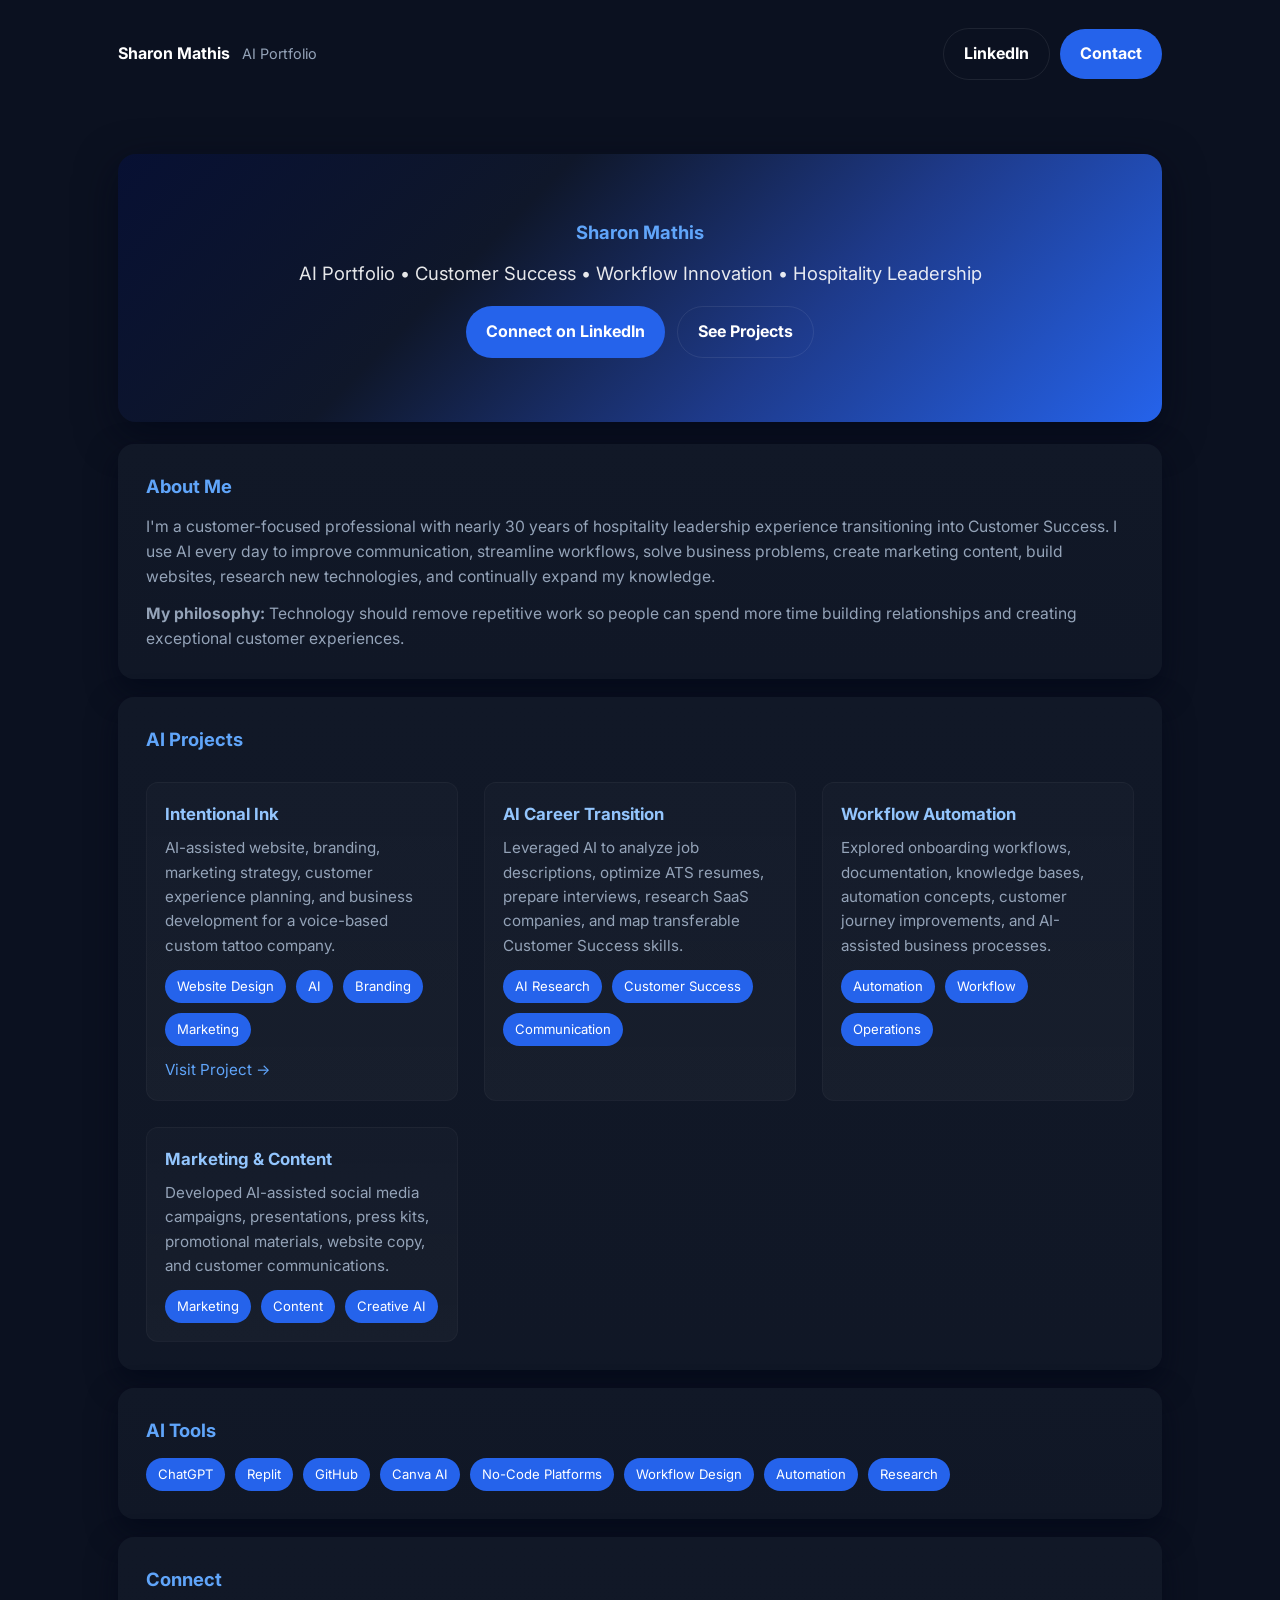
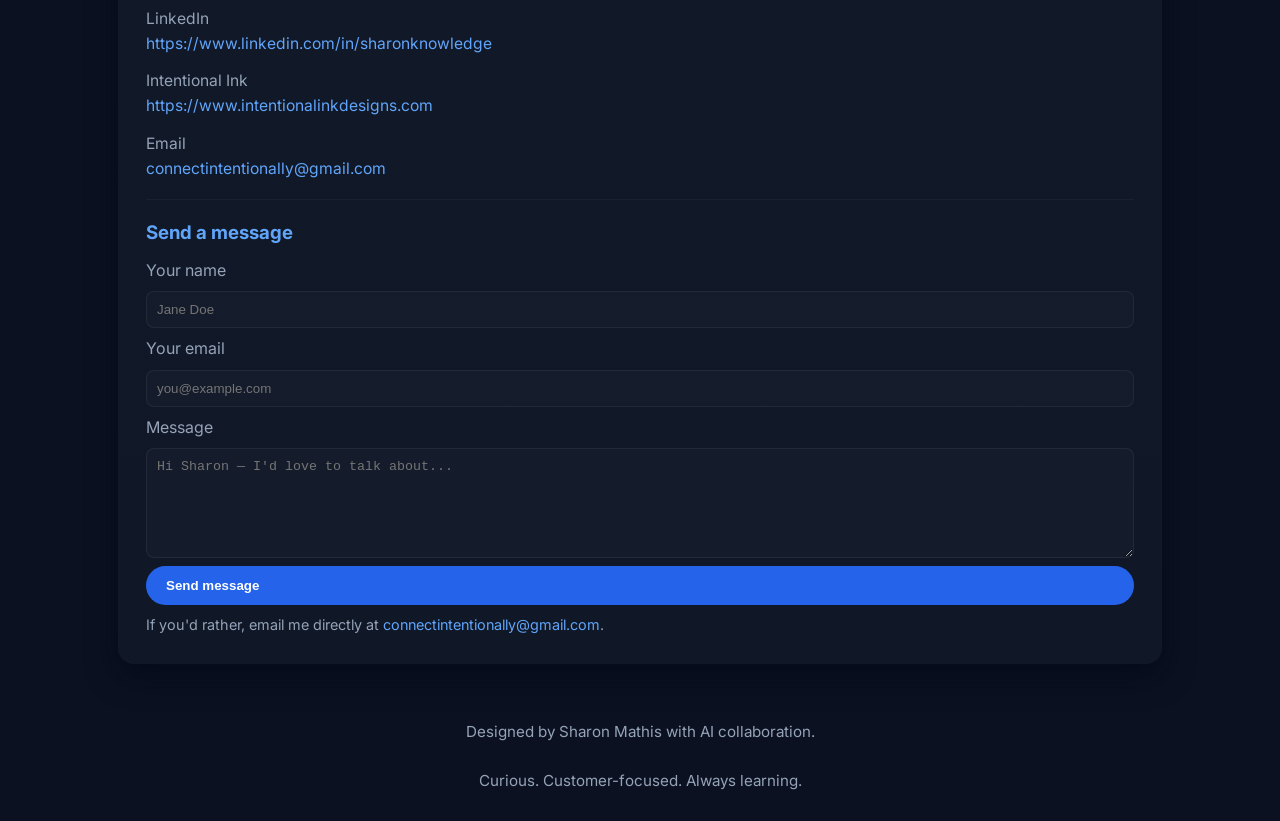
==== index.html @ 0bfe9343 "Enable Formspree contact form (xwvwqypy)" ====
<!doctype html>
<html lang="en">
<head>
  <meta charset="utf-8" />
  <meta name="viewport" content="width=device-width,initial-scale=1" />
  <meta name="description" content="Sharon Mathis — AI Portfolio. Customer Success, Workflow Innovation, Hospitality Leadership." />
  <title>Sharon Mathis | AI Portfolio</title>

  <!-- Social / SEO -->
  <link rel="icon" href="/favicon.svg" type="image/svg+xml">
  <meta property="og:type" content="website">
  <meta property="og:title" content="Sharon Mathis — AI Portfolio">
  <meta property="og:description" content="AI Portfolio • Customer Success • Workflow Innovation • Hospitality Leadership">
  <meta property="og:image" content="/social-preview.svg">
  <meta name="twitter:card" content="summary_large_image">
  <meta name="twitter:title" content="Sharon Mathis — AI Portfolio">
  <meta name="twitter:description" content="AI Portfolio • Customer Success • Workflow Innovation • Hospitality Leadership">
  <meta name="twitter:image" content="/social-preview.svg">

  <!-- Fonts -->
  <link rel="preconnect" href="https://fonts.gstatic.com" crossorigin>
  <link href="https://fonts.googleapis.com/css2?family=Inter:wght@300;400;600;700&display=swap" rel="stylesheet">

  <style>
    :root{
      --bg:#0b1120;
      --card:#0f1724;
      --muted:#94a3b8;
      --accent:#2563eb;
      --accent-2:#60a5fa;
      --card-2:#111827;
      --text:#ffffff;
      --glass: rgba(255,255,255,0.03);
      --radius:16px;
      --max-width:1100px;
    }

    /* Reset */
    *{box-sizing:border-box;margin:0;padding:0}
    html,body{height:100%}
    body{
      font-family:"Inter",system-ui,-apple-system,Segoe UI,Roboto,"Helvetica Neue",Arial;
      background:var(--bg);
      color:var(--text);
      line-height:1.6;
      -webkit-font-smoothing:antialiased;
      -moz-osx-font-smoothing:grayscale;
      padding-bottom:40px;
    }

    a{color:var(--accent-2);text-decoration:none}
    a:focus{outline:3px solid rgba(96,165,250,0.25);outline-offset:3px;border-radius:8px}

    /* Skip link */
    .skip-link{
      position:absolute;left:8px;top:8px;background:#fff;color:#000;padding:8px 12px;border-radius:6px;
      transform:translateY(-120%);transition:transform .18s ease-in-out;font-weight:600;z-index:1000
    }
    .skip-link:focus{transform:translateY(0%)}

    .wrap{max-width:var(--max-width);margin:0 auto;padding:28px}

    /* HERO */
    .hero{
      padding:64px 20px;
      text-align:center;
      border-radius:18px;
      background:linear-gradient(135deg,#071033 0%, #0f172a 35%, #1e3a8a 65%, var(--accent) 100%);
      box-shadow:0 12px 40px rgba(2,6,23,0.6);
      margin:18px 0;
    }
    .hero h1{
      font-size:clamp(1.9rem, 4vw, 3.2rem);
      margin-bottom:10px;
      letter-spacing:-0.02em;
    }
    .hero p{
      max-width:850px;margin:0 auto;font-size:clamp(.95rem, 2vw, 1.15rem);opacity:.95;color:rgba(255,255,255,0.95)
    }

    .hero .actions{margin-top:18px;display:flex;gap:12px;justify-content:center;flex-wrap:wrap}
    .btn{
      display:inline-flex;align-items:center;gap:.6rem;padding:12px 20px;border-radius:999px;
      background:var(--accent);color:white;font-weight:700;border:0;cursor:pointer;
      transition:transform .12s ease, background .12s ease;
      text-decoration:none;
    }
    .btn.secondary{background:transparent;border:1px solid rgba(255,255,255,0.08);color:var(--text)}
    .btn:focus{box-shadow:0 6px 18px rgba(37,99,235,0.18)}
    .btn:hover{transform:translateY(-3px);background:#3b82f6}

    /* Cards */
    .grid{
      display:grid;
      gap:26px;
      grid-template-columns:repeat(auto-fit,minmax(280px,1fr));
      margin-top:28px;
    }
    .card{
      background:linear-gradient(180deg,var(--card-2), rgba(17,24,39,0.85));
      padding:28px;border-radius:var(--radius);box-shadow:0 12px 30px rgba(2,6,23,0.6);
    }
    h2{color:var(--accent-2);margin-bottom:12px;font-size:1.15rem}
    p{color:var(--muted);font-size:0.98rem}

    .project{
      background:linear-gradient(180deg, rgba(255,255,255,0.02), var(--glass));
      padding:18px;border-radius:12px;transition:transform .16s ease, box-shadow .16s ease;
      border:1px solid rgba(255,255,255,0.03)
    }
    .project:hover{transform:translateY(-6px);box-shadow:0 12px 30px rgba(2,6,23,0.6)}
    .project h3{margin-bottom:8px;color:#93c5fd;font-size:1.05rem}
    .project p{color:var(--muted);font-size:.95rem}

    .tags{display:flex;flex-wrap:wrap;gap:10px;margin-top:12px}
    .tag{background:var(--accent);padding:6px 12px;border-radius:999px;font-size:.82rem;color:white}

    footer{
      text-align:center;padding:30px 10px;margin-top:26px;color:var(--muted);font-size:.95rem
    }

    /* Utilities */
    .muted{color:var(--muted)}
    .link-small{font-size:.95rem;color:var(--accent-2)}

    /* Reduced motion */
    @media (prefers-reduced-motion: reduce){
      .project,.btn{transition:none}
    }

    /* Responsive adjustments */
    @media (max-width:520px){
      .hero{padding:42px 16px}
      .wrap{padding:12px}
    }

    /* Contact form */
    .form-row{display:flex;flex-direction:column;gap:8px}
    .form-input, .form-textarea{padding:10px;border-radius:8px;border:1px solid rgba(255,255,255,0.06);background:rgba(255,255,255,0.02);color:var(--text)}
    .form-textarea{min-height:110px;resize:vertical}
    .form-note{font-size:0.9rem;color:var(--muted);margin-top:8px}
  </style>
</head>
<body>
  <a class="skip-link" href="#main">Skip to content</a>

  <header class="wrap" role="banner" aria-label="Primary">
    <nav style="display:flex;align-items:center;justify-content:space-between;gap:12px;flex-wrap:wrap" aria-label="Main navigation">
      <div style="display:flex;align-items:center;gap:12px">
        <h1 style="font-size:1rem;margin:0">Sharon Mathis</h1>
        <span class="muted" style="font-size:.9rem">AI Portfolio</span>
      </div>
      <div style="display:flex;gap:10px;align-items:center">
        <a class="btn secondary" href="https://www.linkedin.com/in/sharonknowledge" target="_blank" rel="noopener noreferrer" aria-label="Open Sharon Mathis on LinkedIn">LinkedIn</a>
        <a class="btn" href="#connect" aria-label="Jump to connect section">Contact</a>
      </div>
    </nav>
  </header>

  <main id="main" class="wrap" role="main">
    <section class="hero" aria-labelledby="hero-title">
      <h2 id="hero-title" style="display:block">Sharon Mathis</h2>
      <p>AI Portfolio • Customer Success • Workflow Innovation • Hospitality Leadership</p>

      <div class="actions" role="group" aria-label="Primary actions">
        <a class="btn" href="https://www.linkedin.com/in/sharonknowledge" target="_blank" rel="noopener noreferrer">Connect on LinkedIn</a>
        <a class="btn secondary" href="#projects">See Projects</a>
      </div>
    </section>

    <section style="margin-top:22px" aria-labelledby="about-title">
      <div class="card" role="region" aria-labelledby="about-title">
        <h2 id="about-title">About Me</h2>
        <p>
          I'm a customer-focused professional with nearly 30 years of hospitality leadership experience transitioning into Customer Success.
          I use AI every day to improve communication, streamline workflows, solve business problems, create marketing content, build websites, research new technologies, and continually expand my knowledge.
        </p>
        <p style="margin-top:12px"><strong>My philosophy:</strong> Technology should remove repetitive work so people can spend more time building relationships and creating exceptional customer experiences.</p>
      </div>
    </section>

    <section id="projects" aria-labelledby="projects-title" style="margin-top:18px">
      <div class="card" role="region" aria-labelledby="projects-title">
        <h2 id="projects-title">AI Projects</h2>

        <div class="grid" role="list">
          <article class="project" role="listitem" aria-labelledby="p1-title">
            <h3 id="p1-title">Intentional Ink</h3>
            <p>AI-assisted website, branding, marketing strategy, customer experience planning, and business development for a voice-based custom tattoo company.</p>
            <div class="tags" aria-hidden="true">
              <span class="tag">Website Design</span>
              <span class="tag">AI</span>
              <span class="tag">Branding</span>
              <span class="tag">Marketing</span>
            </div>
            <p style="margin-top:12px"><a class="link-small" href="https://www.intentionalinkdesigns.com" target="_blank" rel="noopener noreferrer">Visit Project →</a></p>
          </article>

          <article class="project" role="listitem" aria-labelledby="p2-title">
            <h3 id="p2-title">AI Career Transition</h3>
            <p>Leveraged AI to analyze job descriptions, optimize ATS resumes, prepare interviews, research SaaS companies, and map transferable Customer Success skills.</p>
            <div class="tags" aria-hidden="true">
              <span class="tag">AI Research</span>
              <span class="tag">Customer Success</span>
              <span class="tag">Communication</span>
            </div>
          </article>

          <article class="project" role="listitem" aria-labelledby="p3-title">
            <h3 id="p3-title">Workflow Automation</h3>
            <p>Explored onboarding workflows, documentation, knowledge bases, automation concepts, customer journey improvements, and AI-assisted business processes.</p>
            <div class="tags" aria-hidden="true">
              <span class="tag">Automation</span>
              <span class="tag">Workflow</span>
              <span class="tag">Operations</span>
            </div>
          </article>

          <article class="project" role="listitem" aria-labelledby="p4-title">
            <h3 id="p4-title">Marketing & Content</h3>
            <p>Developed AI-assisted social media campaigns, presentations, press kits, promotional materials, website copy, and customer communications.</p>
            <div class="tags" aria-hidden="true">
              <span class="tag">Marketing</span>
              <span class="tag">Content</span>
              <span class="tag">Creative AI</span>
            </div>
          </article>
        </div>
      </div>
    </section>

    <section style="margin-top:18px" aria-labelledby="tools-title">
      <div class="card" role="region" aria-labelledby="tools-title">
        <h2 id="tools-title">AI Tools</h2>
        <div class="tags" style="margin-top:8px" aria-hidden="true">
          <span class="tag">ChatGPT</span>
          <span class="tag">Replit</span>
          <span class="tag">GitHub</span>
          <span class="tag">Canva AI</span>
          <span class="tag">No-Code Platforms</span>
          <span class="tag">Workflow Design</span>
          <span class="tag">Automation</span>
          <span class="tag">Research</span>
        </div>
      </div>
    </section>

    <section id="connect" style="margin-top:18px" aria-labelledby="connect-title">
      <div class="card" role="region" aria-labelledby="connect-title">
        <h2 id="connect-title">Connect</h2>

        <p class="muted">
          LinkedIn<br>
          <a href="https://www.linkedin.com/in/sharonknowledge" target="_blank" rel="noopener noreferrer">https://www.linkedin.com/in/sharonknowledge</a>
        </p>

        <p class="muted" style="margin-top:12px">
          Intentional Ink<br>
          <a href="https://www.intentionalinkdesigns.com" target="_blank" rel="noopener noreferrer">https://www.intentionalinkdesigns.com</a>
        </p>

        <p class="muted" style="margin-top:12px">
          Email<br>
          <a href="mailto:connectintentionally@gmail.com">connectintentionally@gmail.com</a>
        </p>

        <hr style="margin:18px 0;border:0;border-top:1px solid rgba(255,255,255,0.04)">

        <h3 style="color:var(--accent-2);margin-bottom:10px">Send a message</h3>

        <!--
          Contact form: By default this posts to Formspree. To enable, replace `YOUR_FORMSPREE_ENDPOINT`
          with the action URL Formspree gives you after creating a form (https://formspree.io/).
          If you don't want to use Formspree, you can remove the form and rely on the mailto link above.
        -->
        <form class="form-row" action="https://formspree.io/f/xwvwqypy" method="POST" aria-label="Contact form">
          <label class="muted" for="name">Your name</label>
          <input class="form-input" id="name" name="name" type="text" placeholder="Jane Doe" required>

          <label class="muted" for="email">Your email</label>
          <input class="form-input" id="email" name="email" type="email" placeholder="you@example.com" required>

          <label class="muted" for="message">Message</label>
          <textarea class="form-textarea" id="message" name="message" placeholder="Hi Sharon — I'd love to talk about..." required></textarea>

          <button class="btn" type="submit">Send message</button>
        </form>

        <p class="form-note">If you'd rather, email me directly at <a href="mailto:connectintentionally@gmail.com">connectintentionally@gmail.com</a>.</p>
      </div>
    </section>
  </main>

  <footer role="contentinfo" class="wrap">
    <div style="max-width:var(--max-width);margin:0 auto">
      Designed by Sharon Mathis with AI collaboration.<br><br>
      Curious. Customer-focused. Always learning.
    </div>
  </footer>
</body>
</html>
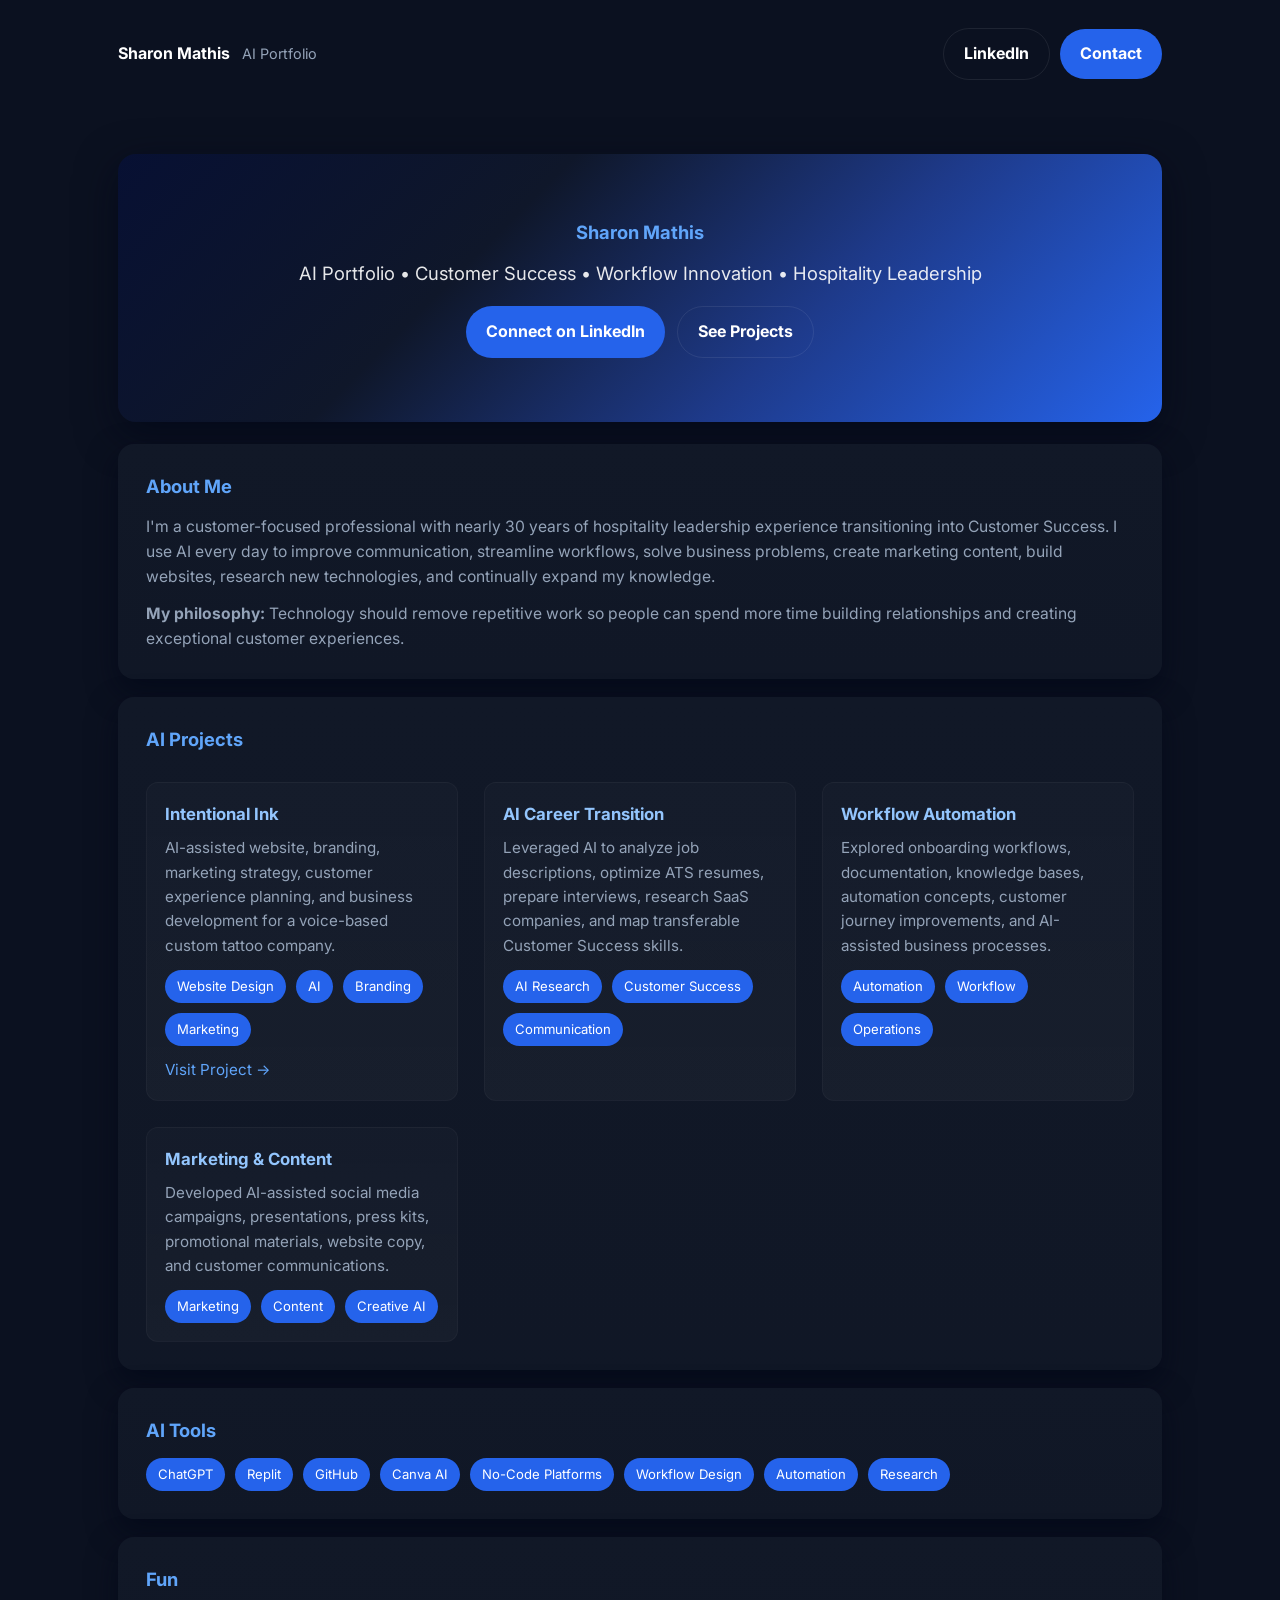
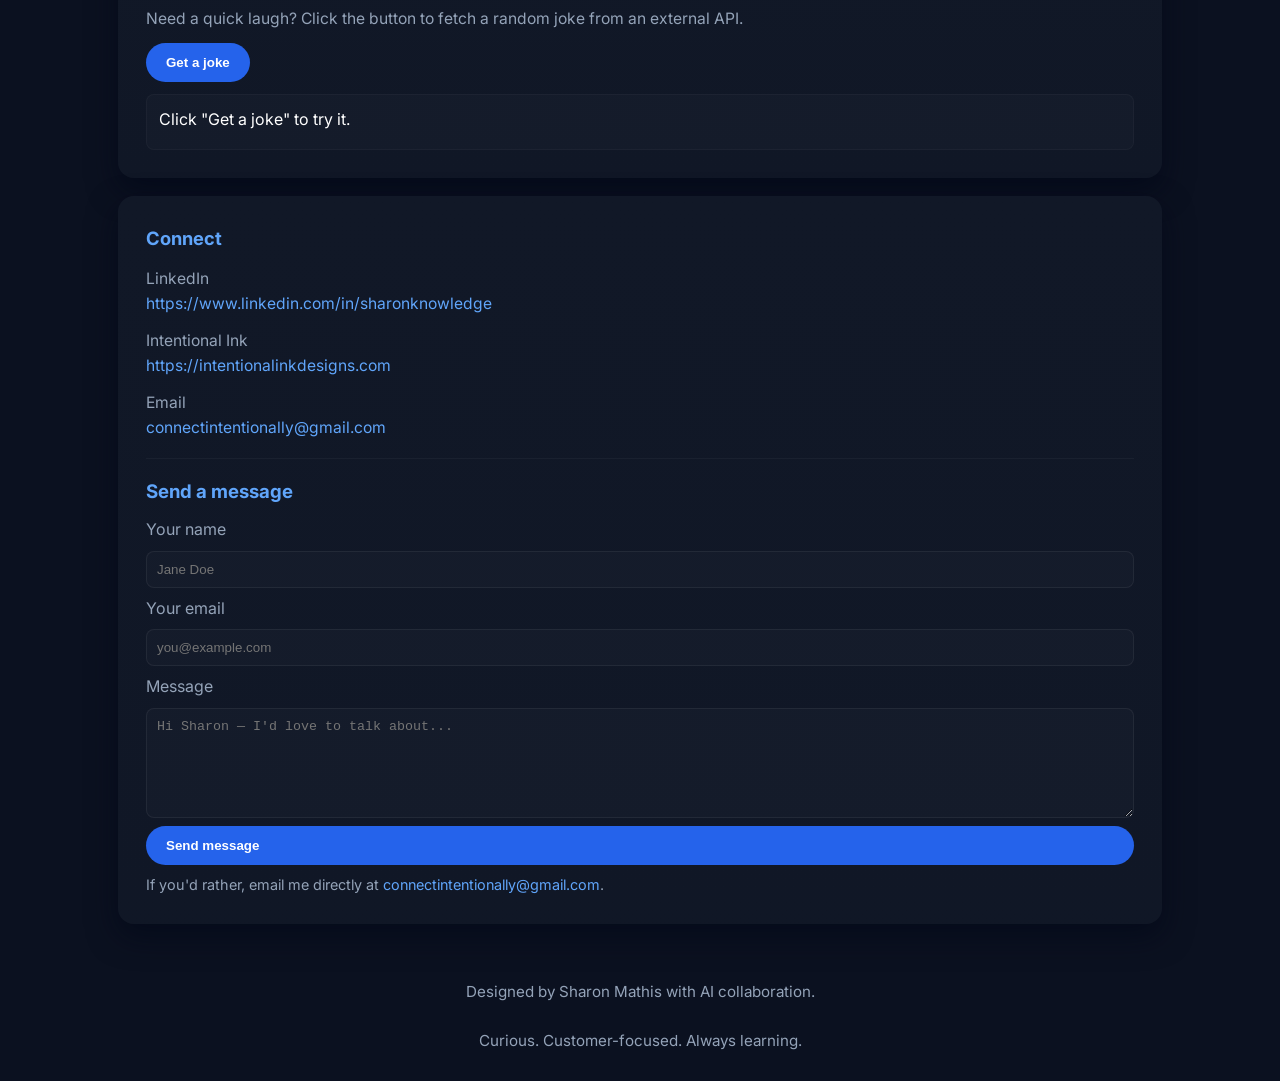
==== commit e4ab8a17: "Standardize Intentional Ink links to intentionalinkdesigns.com" ====
--- a/index.html
+++ b/index.html
@@ -139,6 +139,9 @@
     .form-input, .form-textarea{padding:10px;border-radius:8px;border:1px solid rgba(255,255,255,0.06);background:rgba(255,255,255,0.02);color:var(--text)}
     .form-textarea{min-height:110px;resize:vertical}
     .form-note{font-size:0.9rem;color:var(--muted);margin-top:8px}
+
+    /* Joke generator */
+    .joke{font-size:1rem;padding:12px;border-radius:8px;background:rgba(255,255,255,0.02);border:1px solid rgba(255,255,255,0.03);min-height:56px}
   </style>
 </head>
 <body>
@@ -193,7 +196,7 @@
               <span class="tag">Branding</span>
               <span class="tag">Marketing</span>
             </div>
-            <p style="margin-top:12px"><a class="link-small" href="https://www.intentionalinkdesigns.com" target="_blank" rel="noopener noreferrer">Visit Project →</a></p>
+            <p style="margin-top:12px"><a class="link-small" href="https://intentionalinkdesigns.com" target="_blank" rel="noopener noreferrer">Visit Project →</a></p>
           </article>
 
           <article class="project" role="listitem" aria-labelledby="p2-title">
@@ -245,6 +248,21 @@
       </div>
     </section>
 
+    <!-- Fun / Joke generator -->
+    <section id="fun" aria-labelledby="fun-title" style="margin-top:18px">
+      <div class="card" role="region" aria-labelledby="fun-title">
+        <h2 id="fun-title">Fun</h2>
+        <p class="muted">Need a quick laugh? Click the button to fetch a random joke from an external API.</p>
+
+        <div style="display:flex;gap:12px;align-items:center;margin-top:12px;flex-wrap:wrap">
+          <button id="joke-btn" class="btn" type="button">Get a joke</button>
+          <button id="joke-copy" class="btn secondary" type="button" style="display:none">Copy</button>
+        </div>
+
+        <div id="joke" class="joke" role="status" aria-live="polite" style="margin-top:12px">Click "Get a joke" to try it.</div>
+      </div>
+    </section>
+
     <section id="connect" style="margin-top:18px" aria-labelledby="connect-title">
       <div class="card" role="region" aria-labelledby="connect-title">
         <h2 id="connect-title">Connect</h2>
@@ -256,7 +274,7 @@
 
         <p class="muted" style="margin-top:12px">
           Intentional Ink<br>
-          <a href="https://www.intentionalinkdesigns.com" target="_blank" rel="noopener noreferrer">https://www.intentionalinkdesigns.com</a>
+          <a href="https://intentionalinkdesigns.com" target="_blank" rel="noopener noreferrer">https://intentionalinkdesigns.com</a>
         </p>
 
         <p class="muted" style="margin-top:12px">
@@ -297,5 +315,63 @@
       Curious. Customer-focused. Always learning.
     </div>
   </footer>
+
+  <script>
+    // Random joke generator using Official Joke API with fallback to icanhazdadjoke
+    (function(){
+      const btn = document.getElementById('joke-btn');
+      const copyBtn = document.getElementById('joke-copy');
+      const out = document.getElementById('joke');
+
+      async function fetchJoke(){
+        out.textContent = 'Loading…';
+        copyBtn.style.display = 'none';
+        try{
+          // Primary API
+          const res = await fetch('https://official-joke-api.appspot.com/random_joke');
+          if(!res.ok) throw new Error('Primary API failed');
+          const data = await res.json();
+          const joke = data.setup && data.punchline ? data.setup + ' ' + data.punchline : JSON.stringify(data);
+          out.textContent = joke;
+          copyBtn.style.display = 'inline-block';
+          return;
+        }catch(e){
+          // Fallback: icanhazdadjoke (requires Accept header)
+          try{
+            const res2 = await fetch('https://icanhazdadjoke.com/', {headers:{'Accept':'application/json'}});
+            if(!res2.ok) throw new Error('Fallback API failed');
+            const d2 = await res2.json();
+            out.textContent = d2.joke || 'No joke found.';
+            copyBtn.style.display = 'inline-block';
+            return;
+          }catch(e2){
+            out.textContent = 'Sorry — could not fetch a joke right now. Please try again later.';
+            console.error('Joke fetch errors:', e, e2);
+          }
+        }
+      }
+
+      btn.addEventListener('click', fetchJoke);
+
+      copyBtn.addEventListener('click', async ()=>{
+        const text = out.textContent || '';
+        if(!text) return;
+        try{
+          await navigator.clipboard.writeText(text);
+          copyBtn.textContent = 'Copied!';
+          setTimeout(()=>copyBtn.textContent = 'Copy',2000);
+        }catch(e){
+          // Fallback: select and prompt
+          const ta = document.createElement('textarea');
+          ta.value = text; document.body.appendChild(ta); ta.select();
+          try{ document.execCommand('copy'); copyBtn.textContent = 'Copied!'; setTimeout(()=>copyBtn.textContent = 'Copy',2000); }catch(err){ alert('Copy failed — select and copy manually.'); }
+          document.body.removeChild(ta);
+        }
+      });
+
+      // Optionally fetch one on load
+      // fetchJoke();
+    })();
+  </script>
 </body>
 </html>
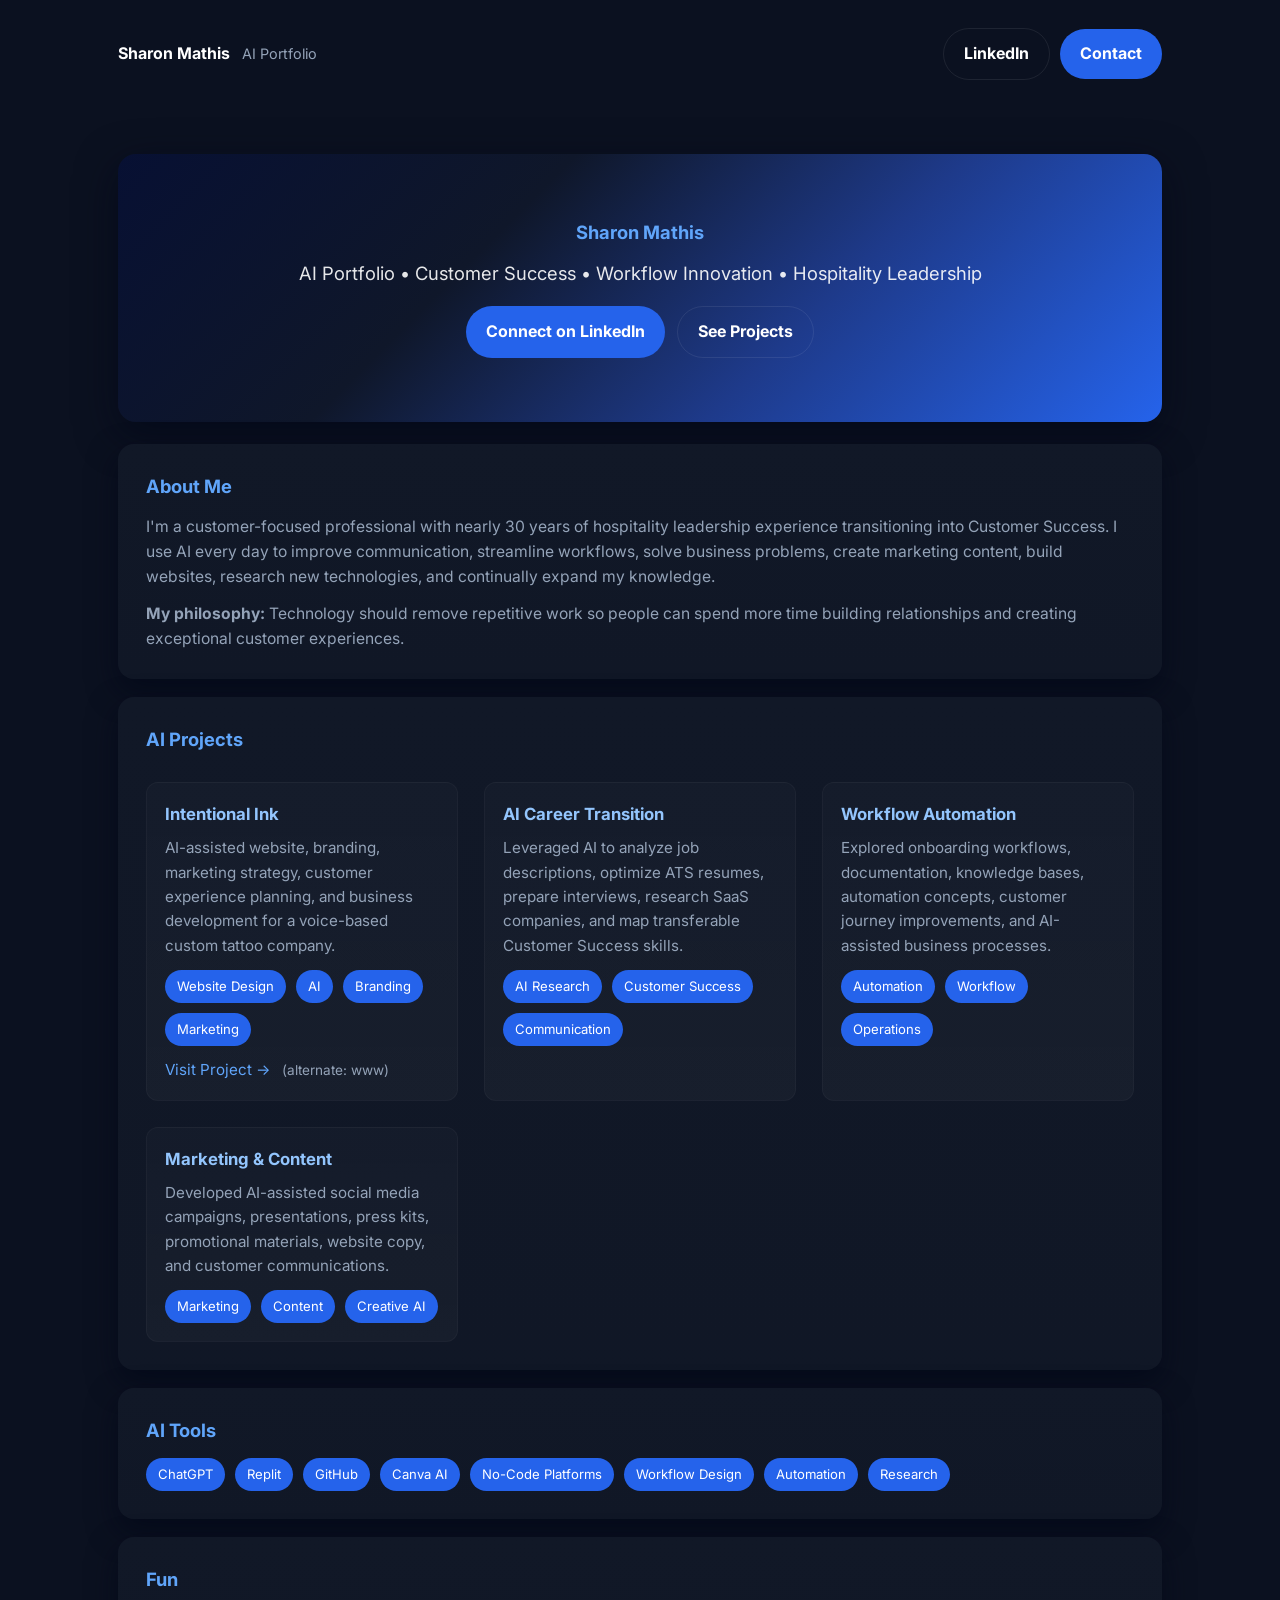
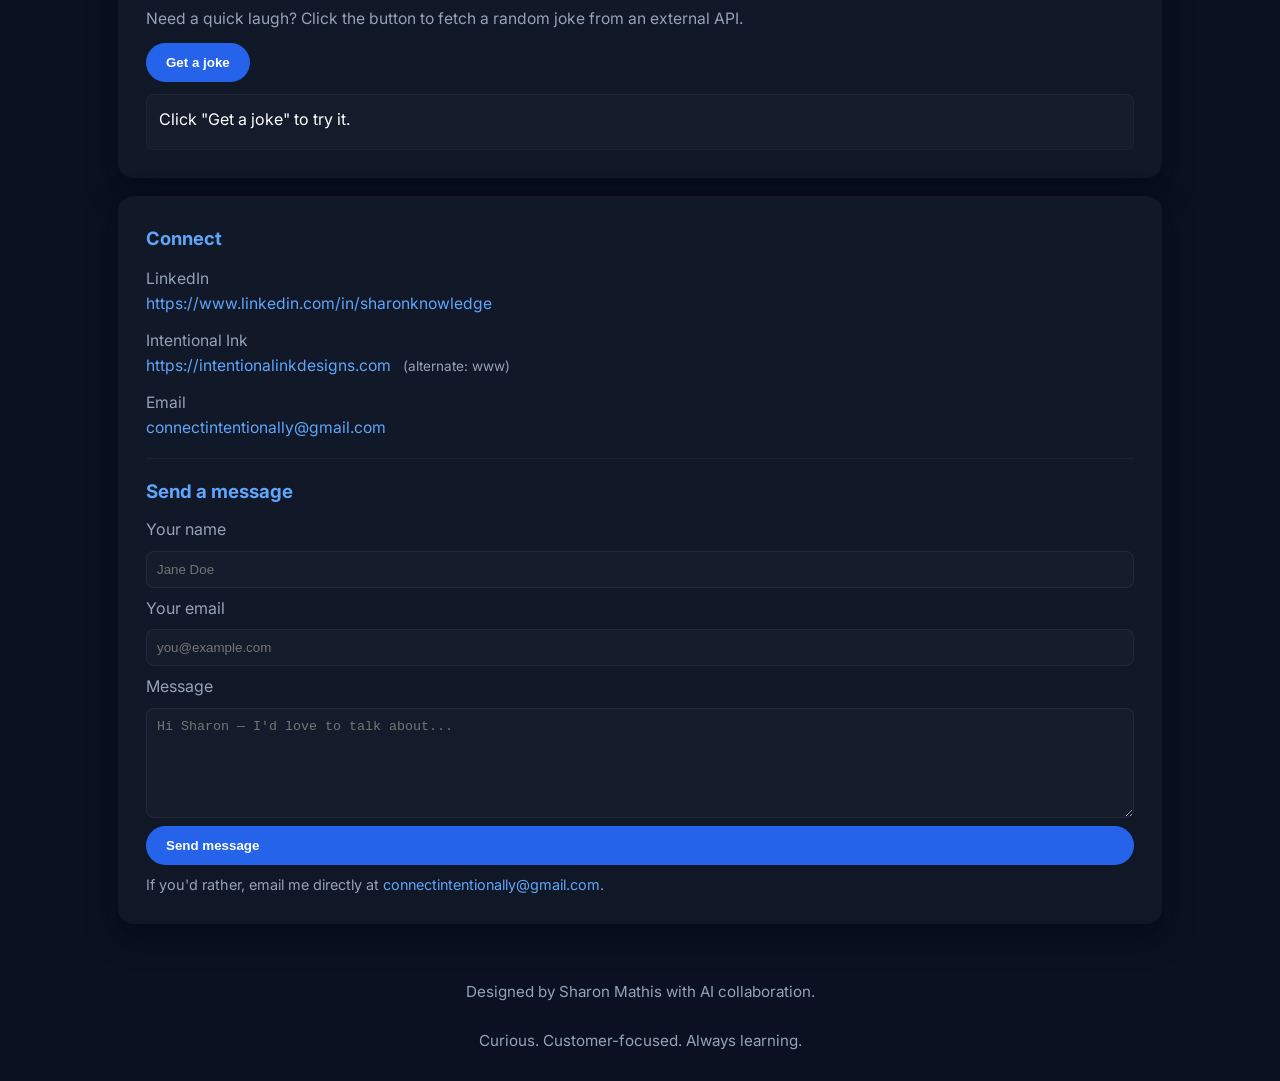
==== commit 34f0c75d: "Add thank-you page, _next redirect, Intentional Ink alt link and ping logic, update README" ====
--- a/index.html
+++ b/index.html
@@ -142,6 +142,9 @@
 
     /* Joke generator */
     .joke{font-size:1rem;padding:12px;border-radius:8px;background:rgba(255,255,255,0.02);border:1px solid rgba(255,255,255,0.03);min-height:56px}
+
+    /* small link */
+    .alt-link{font-size:0.85rem;color:var(--muted);margin-left:8px}
   </style>
 </head>
 <body>
@@ -196,7 +199,10 @@
               <span class="tag">Branding</span>
               <span class="tag">Marketing</span>
             </div>
-            <p style="margin-top:12px"><a class="link-small" href="https://intentionalinkdesigns.com" target="_blank" rel="noopener noreferrer">Visit Project →</a></p>
+            <p style="margin-top:12px">
+              <a class="link-small" id="intentional-primary" href="https://intentionalinkdesigns.com" target="_blank" rel="noopener noreferrer">Visit Project →</a>
+              <a class="alt-link" id="intentional-alt" href="https://www.intentionalinkdesigns.com" target="_blank" rel="noopener noreferrer">(alternate: www)</a>
+            </p>
           </article>
 
           <article class="project" role="listitem" aria-labelledby="p2-title">
@@ -274,7 +280,8 @@
 
         <p class="muted" style="margin-top:12px">
           Intentional Ink<br>
-          <a href="https://intentionalinkdesigns.com" target="_blank" rel="noopener noreferrer">https://intentionalinkdesigns.com</a>
+          <a id="intentional-connect" href="https://intentionalinkdesigns.com" target="_blank" rel="noopener noreferrer">https://intentionalinkdesigns.com</a>
+          <a class="alt-link" id="intentional-connect-alt" href="https://www.intentionalinkdesigns.com" target="_blank" rel="noopener noreferrer">(alternate: www)</a>
         </p>
 
         <p class="muted" style="margin-top:12px">
@@ -292,6 +299,7 @@
           If you don't want to use Formspree, you can remove the form and rely on the mailto link above.
         -->
         <form class="form-row" action="https://formspree.io/f/xwvwqypy" method="POST" aria-label="Contact form">
+          <input type="hidden" name="_next" value="https://sharonmyknowledge.github.io/ai-portfolio/thank-you.html">
           <label class="muted" for="name">Your name</label>
           <input class="form-input" id="name" name="name" type="text" placeholder="Jane Doe" required>
 
@@ -369,8 +377,38 @@
         }
       });
 
-      // Optionally fetch one on load
-      // fetchJoke();
+      // Intentional Ink link fallback helper: try primary then alt using Image ping
+      (function(){
+        const primary = 'https://intentionalinkdesigns.com';
+        const alt = 'https://www.intentionalinkdesigns.com';
+        const anchors = [document.getElementById('intentional-primary'), document.getElementById('intentional-connect')];
+        const altAnchors = [document.getElementById('intentional-alt'), document.getElementById('intentional-connect-alt')];
+
+        function setHref(href){
+          anchors.forEach(a=>{ if(a) a.href = href });
+          altAnchors.forEach(a=>{ if(a) a.style.display = (href===primary)?'inline-block':'none' });
+        }
+
+        // Ping using Image to avoid CORS; some servers block but many will load favicon or root.
+        function ping(url){
+          return new Promise((resolve)=>{
+            const img = new Image();
+            img.onload = ()=>resolve(true);
+            img.onerror = ()=>resolve(false);
+            // Add a cache-buster
+            img.src = url.replace(/\/$/, '') + '/favicon.ico?cb=' + Date.now();
+            // Timeout fallback
+            setTimeout(()=>resolve(false),2500);
+          });
+        }
+
+        // Try primary first
+        ping(primary).then(ok=>{
+          if(ok){ setHref(primary); return; }
+          ping(alt).then(ok2=>{ setHref(ok2?alt:primary); });
+        });
+      })();
+
     })();
   </script>
 </body>
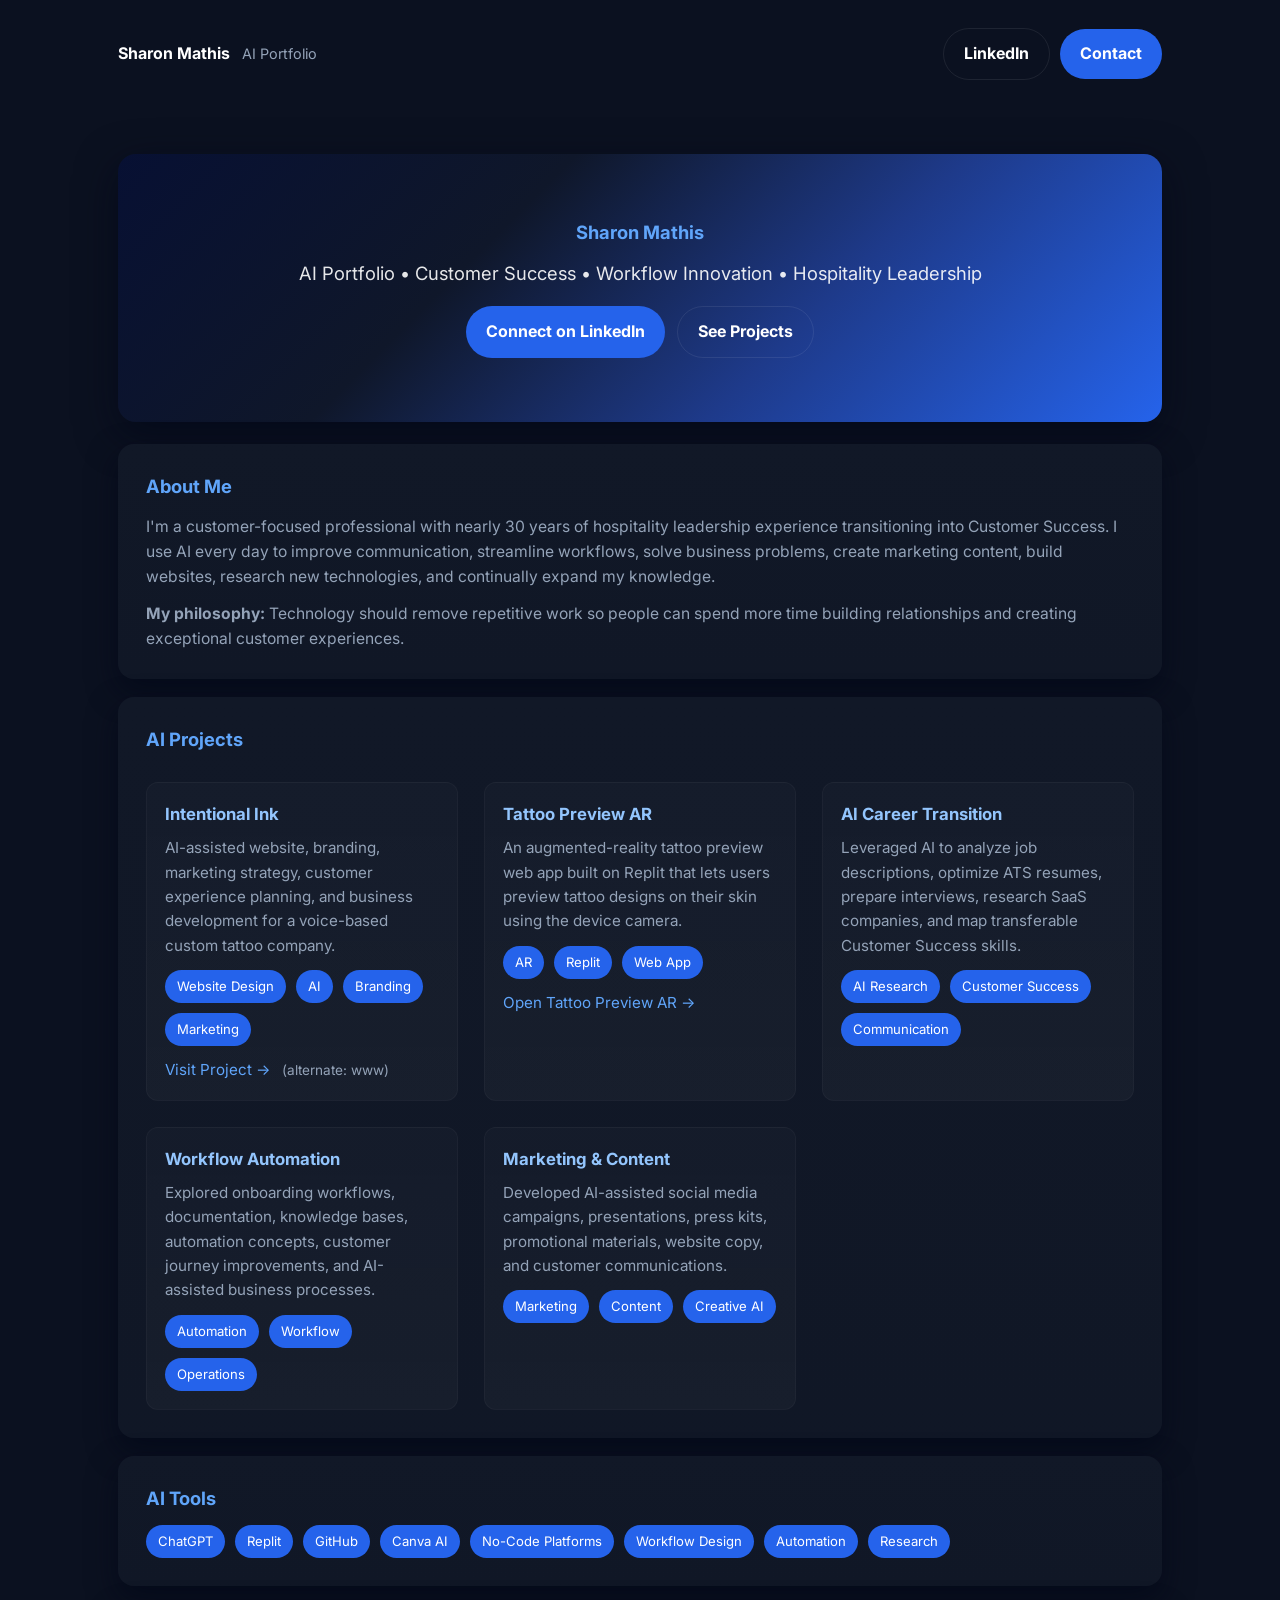
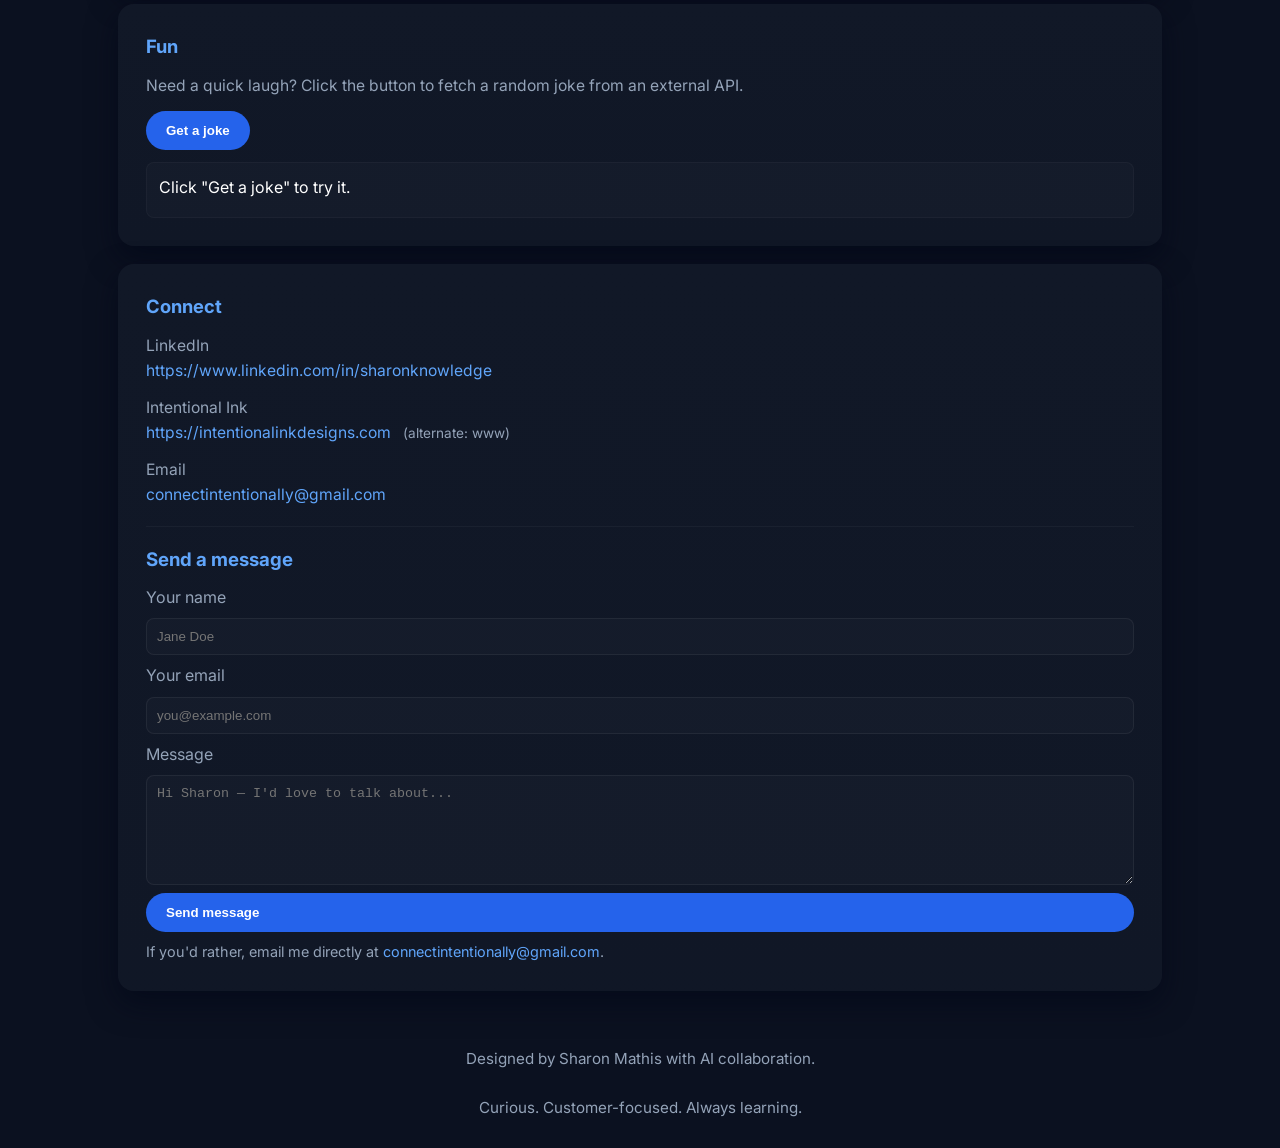
==== commit 2429f0f3: "Add Tattoo Preview AR project (Replit) to projects list" ====
--- a/index.html
+++ b/index.html
@@ -206,7 +206,18 @@
           </article>
 
           <article class="project" role="listitem" aria-labelledby="p2-title">
-            <h3 id="p2-title">AI Career Transition</h3>
+            <h3 id="p2-title">Tattoo Preview AR</h3>
+            <p>An augmented-reality tattoo preview web app built on Replit that lets users preview tattoo designs on their skin using the device camera.</p>
+            <div class="tags" aria-hidden="true">
+              <span class="tag">AR</span>
+              <span class="tag">Replit</span>
+              <span class="tag">Web App</span>
+            </div>
+            <p style="margin-top:12px"><a class="link-small" href="https://tattoo-preview-ar.replit.app" target="_blank" rel="noopener noreferrer">Open Tattoo Preview AR →</a></p>
+          </article>
+
+          <article class="project" role="listitem" aria-labelledby="p3-title">
+            <h3 id="p3-title">AI Career Transition</h3>
             <p>Leveraged AI to analyze job descriptions, optimize ATS resumes, prepare interviews, research SaaS companies, and map transferable Customer Success skills.</p>
             <div class="tags" aria-hidden="true">
               <span class="tag">AI Research</span>
@@ -215,8 +226,8 @@
             </div>
           </article>
 
-          <article class="project" role="listitem" aria-labelledby="p3-title">
-            <h3 id="p3-title">Workflow Automation</h3>
+          <article class="project" role="listitem" aria-labelledby="p4-title">
+            <h3 id="p4-title">Workflow Automation</h3>
             <p>Explored onboarding workflows, documentation, knowledge bases, automation concepts, customer journey improvements, and AI-assisted business processes.</p>
             <div class="tags" aria-hidden="true">
               <span class="tag">Automation</span>
@@ -225,8 +236,8 @@
             </div>
           </article>
 
-          <article class="project" role="listitem" aria-labelledby="p4-title">
-            <h3 id="p4-title">Marketing & Content</h3>
+          <article class="project" role="listitem" aria-labelledby="p5-title">
+            <h3 id="p5-title">Marketing & Content</h3>
             <p>Developed AI-assisted social media campaigns, presentations, press kits, promotional materials, website copy, and customer communications.</p>
             <div class="tags" aria-hidden="true">
               <span class="tag">Marketing</span>
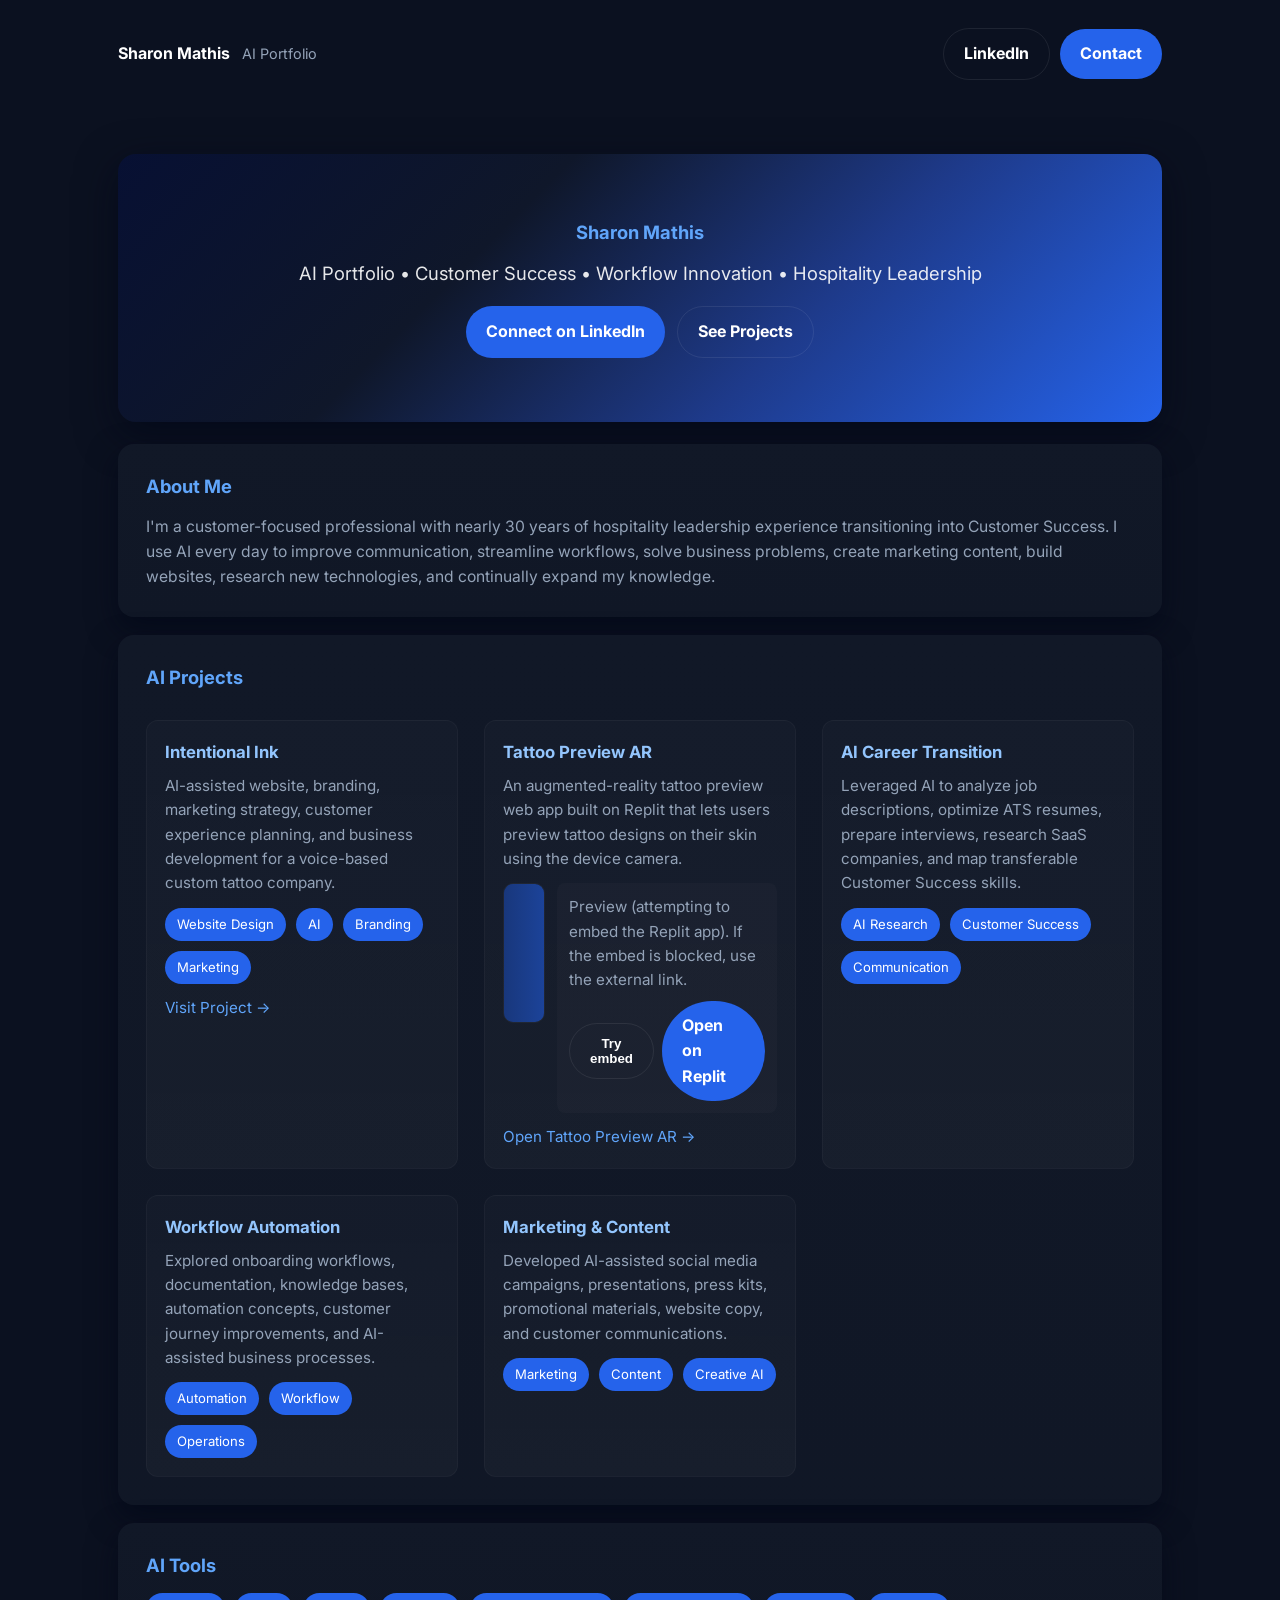
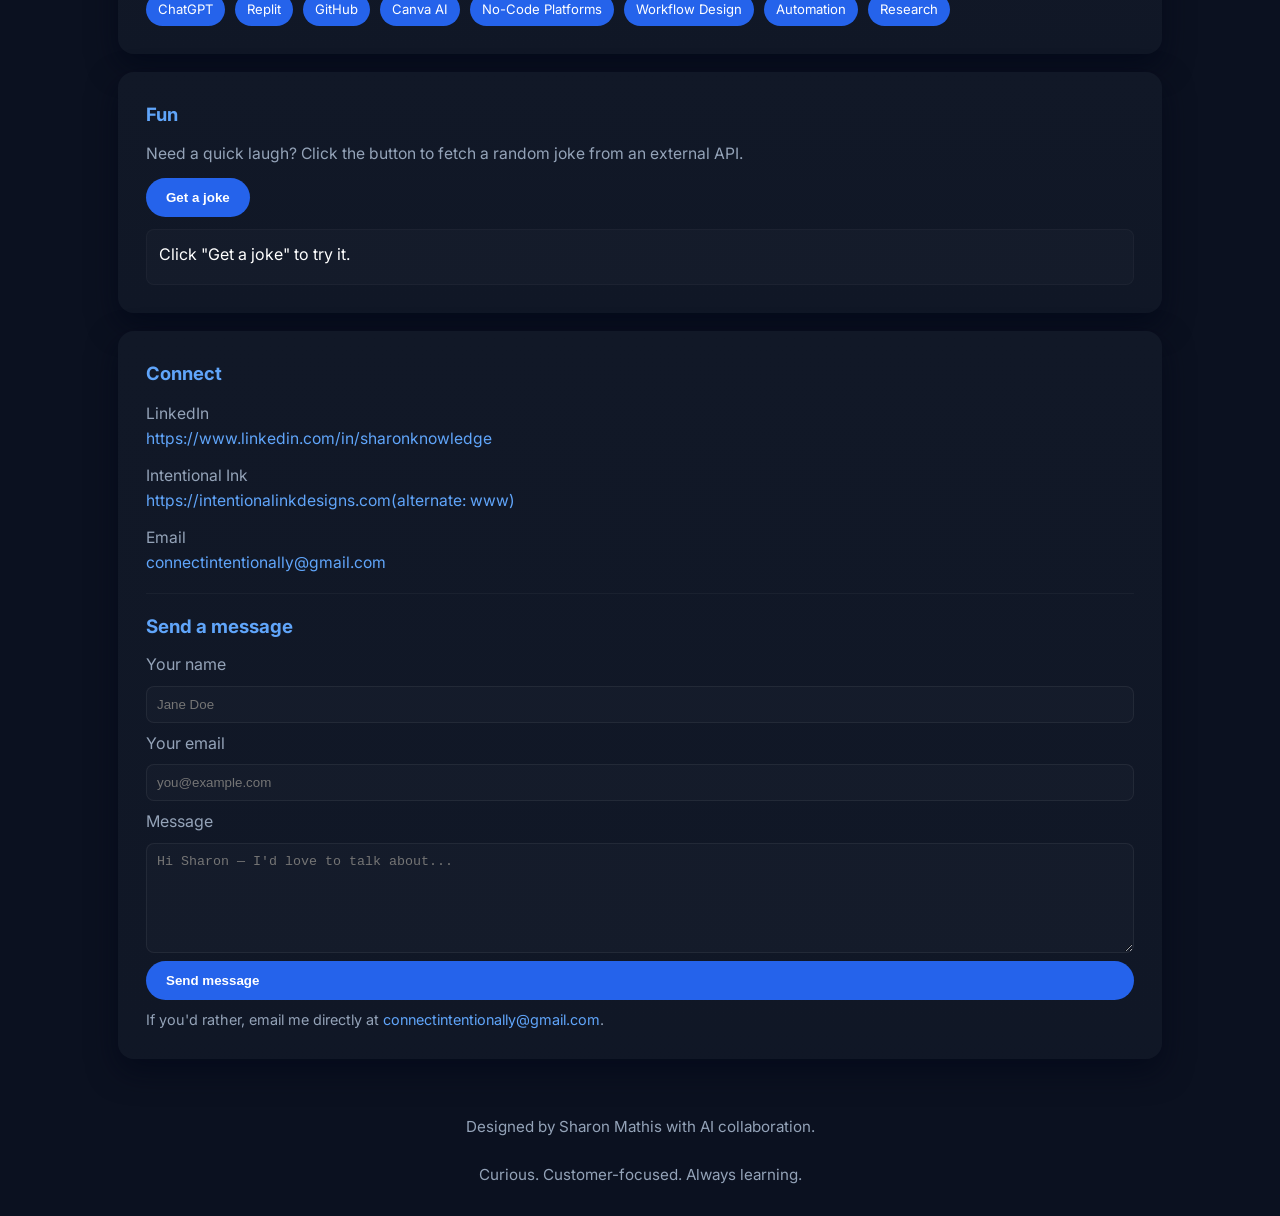
==== commit a9950dce: "Add Tattoo Preview AR thumbnail, embed UI, and README assets; update index.html to embed/fallback an" ====
--- a/index.html
+++ b/index.html
@@ -52,62 +52,29 @@
     a:focus{outline:3px solid rgba(96,165,250,0.25);outline-offset:3px;border-radius:8px}
 
     /* Skip link */
-    .skip-link{
-      position:absolute;left:8px;top:8px;background:#fff;color:#000;padding:8px 12px;border-radius:6px;
-      transform:translateY(-120%);transition:transform .18s ease-in-out;font-weight:600;z-index:1000
-    }
+    .skip-link{position:absolute;left:8px;top:8px;background:#fff;color:#000;padding:8px 12px;border-radius:6px;transform:translateY(-120%);transition:transform .18s ease-in-out;font-weight:600;z-index:1000}
     .skip-link:focus{transform:translateY(0%)}
 
     .wrap{max-width:var(--max-width);margin:0 auto;padding:28px}
 
     /* HERO */
-    .hero{
-      padding:64px 20px;
-      text-align:center;
-      border-radius:18px;
-      background:linear-gradient(135deg,#071033 0%, #0f172a 35%, #1e3a8a 65%, var(--accent) 100%);
-      box-shadow:0 12px 40px rgba(2,6,23,0.6);
-      margin:18px 0;
-    }
-    .hero h1{
-      font-size:clamp(1.9rem, 4vw, 3.2rem);
-      margin-bottom:10px;
-      letter-spacing:-0.02em;
-    }
-    .hero p{
-      max-width:850px;margin:0 auto;font-size:clamp(.95rem, 2vw, 1.15rem);opacity:.95;color:rgba(255,255,255,0.95)
-    }
+    .hero{padding:64px 20px;text-align:center;border-radius:18px;background:linear-gradient(135deg,#071033 0%, #0f172a 35%, #1e3a8a 65%, var(--accent) 100%);box-shadow:0 12px 40px rgba(2,6,23,0.6);margin:18px 0}
+    .hero h1{font-size:clamp(1.9rem, 4vw, 3.2rem);margin-bottom:10px;letter-spacing:-0.02em}
+    .hero p{max-width:850px;margin:0 auto;font-size:clamp(.95rem, 2vw, 1.15rem);opacity:.95;color:rgba(255,255,255,0.95)}
 
     .hero .actions{margin-top:18px;display:flex;gap:12px;justify-content:center;flex-wrap:wrap}
-    .btn{
-      display:inline-flex;align-items:center;gap:.6rem;padding:12px 20px;border-radius:999px;
-      background:var(--accent);color:white;font-weight:700;border:0;cursor:pointer;
-      transition:transform .12s ease, background .12s ease;
-      text-decoration:none;
-    }
+    .btn{display:inline-flex;align-items:center;gap:.6rem;padding:12px 20px;border-radius:999px;background:var(--accent);color:white;font-weight:700;border:0;cursor:pointer;transition:transform .12s ease, background .12s ease;text-decoration:none}
     .btn.secondary{background:transparent;border:1px solid rgba(255,255,255,0.08);color:var(--text)}
     .btn:focus{box-shadow:0 6px 18px rgba(37,99,235,0.18)}
     .btn:hover{transform:translateY(-3px);background:#3b82f6}
 
     /* Cards */
-    .grid{
-      display:grid;
-      gap:26px;
-      grid-template-columns:repeat(auto-fit,minmax(280px,1fr));
-      margin-top:28px;
-    }
-    .card{
-      background:linear-gradient(180deg,var(--card-2), rgba(17,24,39,0.85));
-      padding:28px;border-radius:var(--radius);box-shadow:0 12px 30px rgba(2,6,23,0.6);
-    }
+    .grid{display:grid;gap:26px;grid-template-columns:repeat(auto-fit,minmax(280px,1fr));margin-top:28px}
+    .card{background:linear-gradient(180deg,var(--card-2), rgba(17,24,39,0.85));padding:28px;border-radius:var(--radius);box-shadow:0 12px 30px rgba(2,6,23,0.6)}
     h2{color:var(--accent-2);margin-bottom:12px;font-size:1.15rem}
     p{color:var(--muted);font-size:0.98rem}
 
-    .project{
-      background:linear-gradient(180deg, rgba(255,255,255,0.02), var(--glass));
-      padding:18px;border-radius:12px;transition:transform .16s ease, box-shadow .16s ease;
-      border:1px solid rgba(255,255,255,0.03)
-    }
+    .project{background:linear-gradient(180deg, rgba(255,255,255,0.02), var(--glass));padding:18px;border-radius:12px;transition:transform .16s ease, box-shadow .16s ease;border:1px solid rgba(255,255,255,0.03)}
     .project:hover{transform:translateY(-6px);box-shadow:0 12px 30px rgba(2,6,23,0.6)}
     .project h3{margin-bottom:8px;color:#93c5fd;font-size:1.05rem}
     .project p{color:var(--muted);font-size:.95rem}
@@ -115,36 +82,28 @@
     .tags{display:flex;flex-wrap:wrap;gap:10px;margin-top:12px}
     .tag{background:var(--accent);padding:6px 12px;border-radius:999px;font-size:.82rem;color:white}
 
-    footer{
-      text-align:center;padding:30px 10px;margin-top:26px;color:var(--muted);font-size:.95rem
-    }
+    footer{text-align:center;padding:30px 10px;margin-top:26px;color:var(--muted);font-size:.95rem}
 
     /* Utilities */
     .muted{color:var(--muted)}
     .link-small{font-size:.95rem;color:var(--accent-2)}
 
-    /* Reduced motion */
-    @media (prefers-reduced-motion: reduce){
-      .project,.btn{transition:none}
-    }
-
-    /* Responsive adjustments */
-    @media (max-width:520px){
-      .hero{padding:42px 16px}
-      .wrap{padding:12px}
-    }
+    /* Responsive */
+    @media (prefers-reduced-motion: reduce){.project,.btn{transition:none}}@media (max-width:520px){.hero{padding:42px 16px}.wrap{padding:12px}}
 
     /* Contact form */
-    .form-row{display:flex;flex-direction:column;gap:8px}
-    .form-input, .form-textarea{padding:10px;border-radius:8px;border:1px solid rgba(255,255,255,0.06);background:rgba(255,255,255,0.02);color:var(--text)}
-    .form-textarea{min-height:110px;resize:vertical}
-    .form-note{font-size:0.9rem;color:var(--muted);margin-top:8px}
+    .form-row{display:flex;flex-direction:column;gap:8px}.form-input,.form-textarea{padding:10px;border-radius:8px;border:1px solid rgba(255,255,255,0.06);background:rgba(255,255,255,0.02);color:var(--text)}.form-textarea{min-height:110px;resize:vertical}.form-note{font-size:0.9rem;color:var(--muted);margin-top:8px}
 
     /* Joke generator */
     .joke{font-size:1rem;padding:12px;border-radius:8px;background:rgba(255,255,255,0.02);border:1px solid rgba(255,255,255,0.03);min-height:56px}
 
-    /* small link */
-    .alt-link{font-size:0.85rem;color:var(--muted);margin-left:8px}
+    /* Project embed */
+    .project-media{display:flex;gap:12px;align-items:flex-start}
+    .thumb{width:220px;height:140px;border-radius:10px;overflow:hidden;border:1px solid rgba(255,255,255,0.04)}
+    .embed-wrap{flex:1;min-width:220px}
+    .embed-iframe{width:100%;height:320px;border:0;border-radius:10px}
+    .embed-fallback{padding:12px;background:rgba(255,255,255,0.02);border-radius:8px}
+
   </style>
 </head>
 <body>
@@ -177,11 +136,7 @@
     <section style="margin-top:22px" aria-labelledby="about-title">
       <div class="card" role="region" aria-labelledby="about-title">
         <h2 id="about-title">About Me</h2>
-        <p>
-          I'm a customer-focused professional with nearly 30 years of hospitality leadership experience transitioning into Customer Success.
-          I use AI every day to improve communication, streamline workflows, solve business problems, create marketing content, build websites, research new technologies, and continually expand my knowledge.
-        </p>
-        <p style="margin-top:12px"><strong>My philosophy:</strong> Technology should remove repetitive work so people can spend more time building relationships and creating exceptional customer experiences.</p>
+        <p>I'm a customer-focused professional with nearly 30 years of hospitality leadership experience transitioning into Customer Success. I use AI every day to improve communication, streamline workflows, solve business problems, create marketing content, build websites, research new technologies, and continually expand my knowledge.</p>
       </div>
     </section>
 
@@ -199,20 +154,29 @@
               <span class="tag">Branding</span>
               <span class="tag">Marketing</span>
             </div>
-            <p style="margin-top:12px">
-              <a class="link-small" id="intentional-primary" href="https://intentionalinkdesigns.com" target="_blank" rel="noopener noreferrer">Visit Project →</a>
-              <a class="alt-link" id="intentional-alt" href="https://www.intentionalinkdesigns.com" target="_blank" rel="noopener noreferrer">(alternate: www)</a>
-            </p>
+            <p style="margin-top:12px"><a class="link-small" href="https://intentionalinkdesigns.com" target="_blank" rel="noopener noreferrer">Visit Project →</a></p>
           </article>
 
           <article class="project" role="listitem" aria-labelledby="p2-title">
             <h3 id="p2-title">Tattoo Preview AR</h3>
             <p>An augmented-reality tattoo preview web app built on Replit that lets users preview tattoo designs on their skin using the device camera.</p>
-            <div class="tags" aria-hidden="true">
-              <span class="tag">AR</span>
-              <span class="tag">Replit</span>
-              <span class="tag">Web App</span>
-            </div>
+
+            <div class="project-media" style="margin-top:12px">
+              <div class="thumb" aria-hidden="true">
+                <img src="/tattoo-preview-thumb.svg" alt="Tattoo Preview AR thumbnail" style="width:100%;height:100%;object-fit:cover;display:block">
+              </div>
+
+              <div class="embed-wrap">
+                <div id="tattoo-embed-area" class="embed-fallback">
+                  <p style="margin:0 0 8px 0;color:var(--muted)">Preview (attempting to embed the Replit app). If the embed is blocked, use the external link.</p>
+                  <div style="display:flex;gap:8px;align-items:center">
+                    <button id="embed-try" class="btn secondary" type="button">Try embed</button>
+                    <a class="btn" id="embed-open" href="https://tattoo-preview-ar.replit.app" target="_blank" rel="noopener noreferrer">Open on Replit</a>
+                  </div>
+                </div>
+              </div>
+            </div>
+
             <p style="margin-top:12px"><a class="link-small" href="https://tattoo-preview-ar.replit.app" target="_blank" rel="noopener noreferrer">Open Tattoo Preview AR →</a></p>
           </article>
 
@@ -284,31 +248,16 @@
       <div class="card" role="region" aria-labelledby="connect-title">
         <h2 id="connect-title">Connect</h2>
 
-        <p class="muted">
-          LinkedIn<br>
-          <a href="https://www.linkedin.com/in/sharonknowledge" target="_blank" rel="noopener noreferrer">https://www.linkedin.com/in/sharonknowledge</a>
-        </p>
-
-        <p class="muted" style="margin-top:12px">
-          Intentional Ink<br>
-          <a id="intentional-connect" href="https://intentionalinkdesigns.com" target="_blank" rel="noopener noreferrer">https://intentionalinkdesigns.com</a>
-          <a class="alt-link" id="intentional-connect-alt" href="https://www.intentionalinkdesigns.com" target="_blank" rel="noopener noreferrer">(alternate: www)</a>
-        </p>
-
-        <p class="muted" style="margin-top:12px">
-          Email<br>
-          <a href="mailto:connectintentionally@gmail.com">connectintentionally@gmail.com</a>
-        </p>
+        <p class="muted">LinkedIn<br><a href="https://www.linkedin.com/in/sharonknowledge" target="_blank" rel="noopener noreferrer">https://www.linkedin.com/in/sharonknowledge</a></p>
+
+        <p class="muted" style="margin-top:12px">Intentional Ink<br><a id="intentional-connect" href="https://intentionalinkdesigns.com" target="_blank" rel="noopener noreferrer">https://intentionalinkdesigns.com</a><a class="alt-link" id="intentional-connect-alt" href="https://www.intentionalinkdesigns.com" target="_blank" rel="noopener noreferrer">(alternate: www)</a></p>
+
+        <p class="muted" style="margin-top:12px">Email<br><a href="mailto:connectintentionally@gmail.com">connectintentionally@gmail.com</a></p>
 
         <hr style="margin:18px 0;border:0;border-top:1px solid rgba(255,255,255,0.04)">
 
         <h3 style="color:var(--accent-2);margin-bottom:10px">Send a message</h3>
 
-        <!--
-          Contact form: By default this posts to Formspree. To enable, replace `YOUR_FORMSPREE_ENDPOINT`
-          with the action URL Formspree gives you after creating a form (https://formspree.io/).
-          If you don't want to use Formspree, you can remove the form and rely on the mailto link above.
-        -->
         <form class="form-row" action="https://formspree.io/f/xwvwqypy" method="POST" aria-label="Contact form">
           <input type="hidden" name="_next" value="https://sharonmyknowledge.github.io/ai-portfolio/thank-you.html">
           <label class="muted" for="name">Your name</label>
@@ -329,10 +278,7 @@
   </main>
 
   <footer role="contentinfo" class="wrap">
-    <div style="max-width:var(--max-width);margin:0 auto">
-      Designed by Sharon Mathis with AI collaboration.<br><br>
-      Curious. Customer-focused. Always learning.
-    </div>
+    <div style="max-width:var(--max-width);margin:0 auto">Designed by Sharon Mathis with AI collaboration.<br><br>Curious. Customer-focused. Always learning.</div>
   </footer>
 
   <script>
@@ -346,7 +292,6 @@
         out.textContent = 'Loading…';
         copyBtn.style.display = 'none';
         try{
-          // Primary API
           const res = await fetch('https://official-joke-api.appspot.com/random_joke');
           if(!res.ok) throw new Error('Primary API failed');
           const data = await res.json();
@@ -355,7 +300,6 @@
           copyBtn.style.display = 'inline-block';
           return;
         }catch(e){
-          // Fallback: icanhazdadjoke (requires Accept header)
           try{
             const res2 = await fetch('https://icanhazdadjoke.com/', {headers:{'Accept':'application/json'}});
             if(!res2.ok) throw new Error('Fallback API failed');
@@ -380,7 +324,6 @@
           copyBtn.textContent = 'Copied!';
           setTimeout(()=>copyBtn.textContent = 'Copy',2000);
         }catch(e){
-          // Fallback: select and prompt
           const ta = document.createElement('textarea');
           ta.value = text; document.body.appendChild(ta); ta.select();
           try{ document.execCommand('copy'); copyBtn.textContent = 'Copied!'; setTimeout(()=>copyBtn.textContent = 'Copy',2000); }catch(err){ alert('Copy failed — select and copy manually.'); }
@@ -388,6 +331,47 @@
         }
       });
 
+      // Tattoo Preview AR embed logic
+      (function(){
+        const btn = document.getElementById('embed-try');
+        const area = document.getElementById('tattoo-embed-area');
+        const url = 'https://tattoo-preview-ar.replit.app';
+
+        btn.addEventListener('click', ()=>{
+          // Remove previous content
+          area.innerHTML = '';
+
+          const info = document.createElement('p');
+          info.style.margin = '0 0 8px 0';
+          info.style.color = 'var(--muted)';
+          info.textContent = 'Attempting to embed the Replit app — if embedding is blocked by the site, a link will remain.';
+          area.appendChild(info);
+
+          const iframe = document.createElement('iframe');
+          iframe.className = 'embed-iframe';
+          iframe.src = url;
+          iframe.sandbox = 'allow-same-origin allow-scripts allow-forms allow-popups';
+
+          // Add a loading indicator
+          const loader = document.createElement('div'); loader.textContent = 'Loading embed…'; loader.style.marginTop='8px'; loader.style.color='var(--muted)'; area.appendChild(loader);
+
+          let loaded = false;
+          const timeout = setTimeout(()=>{
+            if(!loaded){
+              area.removeChild(iframe);
+              loader.textContent = 'Embed blocked or timed out — you can open the app in a new tab.';
+              const link = document.createElement('a'); link.href = url; link.target = '_blank'; link.rel = 'noopener noreferrer'; link.className='btn'; link.textContent = 'Open on Replit'; link.style.marginLeft='8px'; area.appendChild(link);
+            }
+          },3000);
+
+          iframe.onload = ()=>{
+            loaded = true; clearTimeout(timeout); loader.textContent = 'Embed loaded — interact with the app below.'; area.appendChild(iframe);
+          };
+
+          area.appendChild(iframe);
+        });
+      })();
+
       // Intentional Ink link fallback helper: try primary then alt using Image ping
       (function(){
         const primary = 'https://intentionalinkdesigns.com';
@@ -395,29 +379,10 @@
         const anchors = [document.getElementById('intentional-primary'), document.getElementById('intentional-connect')];
         const altAnchors = [document.getElementById('intentional-alt'), document.getElementById('intentional-connect-alt')];
 
-        function setHref(href){
-          anchors.forEach(a=>{ if(a) a.href = href });
-          altAnchors.forEach(a=>{ if(a) a.style.display = (href===primary)?'inline-block':'none' });
-        }
-
-        // Ping using Image to avoid CORS; some servers block but many will load favicon or root.
-        function ping(url){
-          return new Promise((resolve)=>{
-            const img = new Image();
-            img.onload = ()=>resolve(true);
-            img.onerror = ()=>resolve(false);
-            // Add a cache-buster
-            img.src = url.replace(/\/$/, '') + '/favicon.ico?cb=' + Date.now();
-            // Timeout fallback
-            setTimeout(()=>resolve(false),2500);
-          });
-        }
-
-        // Try primary first
-        ping(primary).then(ok=>{
-          if(ok){ setHref(primary); return; }
-          ping(alt).then(ok2=>{ setHref(ok2?alt:primary); });
-        });
+        function setHref(href){anchors.forEach(a=>{ if(a) a.href = href }); altAnchors.forEach(a=>{ if(a) a.style.display = (href===primary)?'inline-block':'none' });}
+        function ping(url){return new Promise((resolve)=>{const img=new Image();img.onload=()=>resolve(true);img.onerror=()=>resolve(false);img.src=url.replace(/\/$/,'')+'/favicon.ico?cb='+Date.now();setTimeout(()=>resolve(false),2500);});}
+        ping(primary).then(ok=>{ if(ok){ setHref(primary); return; } ping(alt).then(ok2=>{ setHref(ok2?alt:primary); }); });
+
       })();
 
     })();
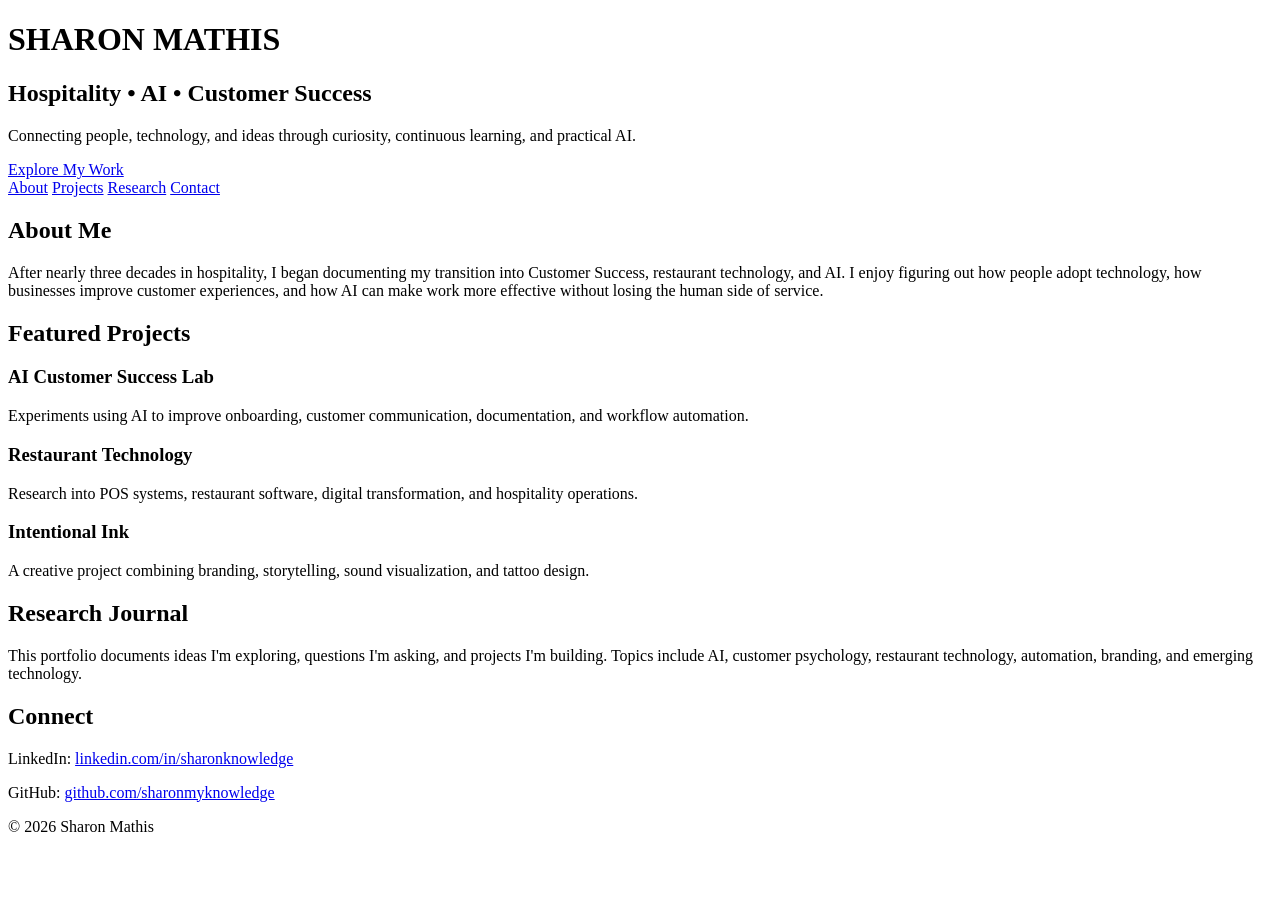
==== commit 5bf9d237: "Refactor index.html for better structure and SEO Updated HTML structure and improved accessibility f" ====
--- a/index.html
+++ b/index.html
@@ -1,391 +1,161 @@
-<!doctype html>
+<!DOCTYPE html>
 <html lang="en">
 <head>
-  <meta charset="utf-8" />
-  <meta name="viewport" content="width=device-width,initial-scale=1" />
-  <meta name="description" content="Sharon Mathis — AI Portfolio. Customer Success, Workflow Innovation, Hospitality Leadership." />
-  <title>Sharon Mathis | AI Portfolio</title>
+<meta charset="UTF-8">
+<meta name="viewport" content="width=device-width, initial-scale=1.0">
 
-  <!-- Social / SEO -->
-  <link rel="icon" href="/favicon.svg" type="image/svg+xml">
-  <meta property="og:type" content="website">
-  <meta property="og:title" content="Sharon Mathis — AI Portfolio">
-  <meta property="og:description" content="AI Portfolio • Customer Success • Workflow Innovation • Hospitality Leadership">
-  <meta property="og:image" content="/social-preview.svg">
-  <meta name="twitter:card" content="summary_large_image">
-  <meta name="twitter:title" content="Sharon Mathis — AI Portfolio">
-  <meta name="twitter:description" content="AI Portfolio • Customer Success • Workflow Innovation • Hospitality Leadership">
-  <meta name="twitter:image" content="/social-preview.svg">
+<title>Sharon Mathis | AI Portfolio</title>
 
-  <!-- Fonts -->
-  <link rel="preconnect" href="https://fonts.gstatic.com" crossorigin>
-  <link href="https://fonts.googleapis.com/css2?family=Inter:wght@300;400;600;700&display=swap" rel="stylesheet">
+<link rel="stylesheet" href="style.css">
 
-  <style>
-    :root{
-      --bg:#0b1120;
-      --card:#0f1724;
-      --muted:#94a3b8;
-      --accent:#2563eb;
-      --accent-2:#60a5fa;
-      --card-2:#111827;
-      --text:#ffffff;
-      --glass: rgba(255,255,255,0.03);
-      --radius:16px;
-      --max-width:1100px;
-    }
+<link rel="preconnect" href="https://fonts.googleapis.com">
+<link rel="preconnect" href="https://fonts.gstatic.com" crossorigin>
 
-    /* Reset */
-    *{box-sizing:border-box;margin:0;padding:0}
-    html,body{height:100%}
-    body{
-      font-family:"Inter",system-ui,-apple-system,Segoe UI,Roboto,"Helvetica Neue",Arial;
-      background:var(--bg);
-      color:var(--text);
-      line-height:1.6;
-      -webkit-font-smoothing:antialiased;
-      -moz-osx-font-smoothing:grayscale;
-      padding-bottom:40px;
-    }
+<link href="https://fonts.googleapis.com/css2?family=Montserrat:wght@300;500;700&display=swap" rel="stylesheet">
 
-    a{color:var(--accent-2);text-decoration:none}
-    a:focus{outline:3px solid rgba(96,165,250,0.25);outline-offset:3px;border-radius:8px}
+</head>
 
-    /* Skip link */
-    .skip-link{position:absolute;left:8px;top:8px;background:#fff;color:#000;padding:8px 12px;border-radius:6px;transform:translateY(-120%);transition:transform .18s ease-in-out;font-weight:600;z-index:1000}
-    .skip-link:focus{transform:translateY(0%)}
+<body>
 
-    .wrap{max-width:var(--max-width);margin:0 auto;padding:28px}
+<header class="hero">
 
-    /* HERO */
-    .hero{padding:64px 20px;text-align:center;border-radius:18px;background:linear-gradient(135deg,#071033 0%, #0f172a 35%, #1e3a8a 65%, var(--accent) 100%);box-shadow:0 12px 40px rgba(2,6,23,0.6);margin:18px 0}
-    .hero h1{font-size:clamp(1.9rem, 4vw, 3.2rem);margin-bottom:10px;letter-spacing:-0.02em}
-    .hero p{max-width:850px;margin:0 auto;font-size:clamp(.95rem, 2vw, 1.15rem);opacity:.95;color:rgba(255,255,255,0.95)}
+<div class="overlay"></div>
 
-    .hero .actions{margin-top:18px;display:flex;gap:12px;justify-content:center;flex-wrap:wrap}
-    .btn{display:inline-flex;align-items:center;gap:.6rem;padding:12px 20px;border-radius:999px;background:var(--accent);color:white;font-weight:700;border:0;cursor:pointer;transition:transform .12s ease, background .12s ease;text-decoration:none}
-    .btn.secondary{background:transparent;border:1px solid rgba(255,255,255,0.08);color:var(--text)}
-    .btn:focus{box-shadow:0 6px 18px rgba(37,99,235,0.18)}
-    .btn:hover{transform:translateY(-3px);background:#3b82f6}
+<div class="hero-content">
 
-    /* Cards */
-    .grid{display:grid;gap:26px;grid-template-columns:repeat(auto-fit,minmax(280px,1fr));margin-top:28px}
-    .card{background:linear-gradient(180deg,var(--card-2), rgba(17,24,39,0.85));padding:28px;border-radius:var(--radius);box-shadow:0 12px 30px rgba(2,6,23,0.6)}
-    h2{color:var(--accent-2);margin-bottom:12px;font-size:1.15rem}
-    p{color:var(--muted);font-size:0.98rem}
+<h1>SHARON MATHIS</h1>
 
-    .project{background:linear-gradient(180deg, rgba(255,255,255,0.02), var(--glass));padding:18px;border-radius:12px;transition:transform .16s ease, box-shadow .16s ease;border:1px solid rgba(255,255,255,0.03)}
-    .project:hover{transform:translateY(-6px);box-shadow:0 12px 30px rgba(2,6,23,0.6)}
-    .project h3{margin-bottom:8px;color:#93c5fd;font-size:1.05rem}
-    .project p{color:var(--muted);font-size:.95rem}
+<h2>Hospitality • AI • Customer Success</h2>
 
-    .tags{display:flex;flex-wrap:wrap;gap:10px;margin-top:12px}
-    .tag{background:var(--accent);padding:6px 12px;border-radius:999px;font-size:.82rem;color:white}
+<p>
+Connecting people, technology, and ideas through curiosity,
+continuous learning, and practical AI.
+</p>
 
-    footer{text-align:center;padding:30px 10px;margin-top:26px;color:var(--muted);font-size:.95rem}
+<a href="#about" class="button">Explore My Work</a>
 
-    /* Utilities */
-    .muted{color:var(--muted)}
-    .link-small{font-size:.95rem;color:var(--accent-2)}
+</div>
 
-    /* Responsive */
-    @media (prefers-reduced-motion: reduce){.project,.btn{transition:none}}@media (max-width:520px){.hero{padding:42px 16px}.wrap{padding:12px}}
+</header>
 
-    /* Contact form */
-    .form-row{display:flex;flex-direction:column;gap:8px}.form-input,.form-textarea{padding:10px;border-radius:8px;border:1px solid rgba(255,255,255,0.06);background:rgba(255,255,255,0.02);color:var(--text)}.form-textarea{min-height:110px;resize:vertical}.form-note{font-size:0.9rem;color:var(--muted);margin-top:8px}
+<nav>
 
-    /* Joke generator */
-    .joke{font-size:1rem;padding:12px;border-radius:8px;background:rgba(255,255,255,0.02);border:1px solid rgba(255,255,255,0.03);min-height:56px}
+<a href="#about">About</a>
 
-    /* Project embed */
-    .project-media{display:flex;gap:12px;align-items:flex-start}
-    .thumb{width:220px;height:140px;border-radius:10px;overflow:hidden;border:1px solid rgba(255,255,255,0.04)}
-    .embed-wrap{flex:1;min-width:220px}
-    .embed-iframe{width:100%;height:320px;border:0;border-radius:10px}
-    .embed-fallback{padding:12px;background:rgba(255,255,255,0.02);border-radius:8px}
+<a href="#projects">Projects</a>
 
-  </style>
-</head>
-<body>
-  <a class="skip-link" href="#main">Skip to content</a>
+<a href="#research">Research</a>
 
-  <header class="wrap" role="banner" aria-label="Primary">
-    <nav style="display:flex;align-items:center;justify-content:space-between;gap:12px;flex-wrap:wrap" aria-label="Main navigation">
-      <div style="display:flex;align-items:center;gap:12px">
-        <h1 style="font-size:1rem;margin:0">Sharon Mathis</h1>
-        <span class="muted" style="font-size:.9rem">AI Portfolio</span>
-      </div>
-      <div style="display:flex;gap:10px;align-items:center">
-        <a class="btn secondary" href="https://www.linkedin.com/in/sharonknowledge" target="_blank" rel="noopener noreferrer" aria-label="Open Sharon Mathis on LinkedIn">LinkedIn</a>
-        <a class="btn" href="#connect" aria-label="Jump to connect section">Contact</a>
-      </div>
-    </nav>
-  </header>
+<a href="#contact">Contact</a>
 
-  <main id="main" class="wrap" role="main">
-    <section class="hero" aria-labelledby="hero-title">
-      <h2 id="hero-title" style="display:block">Sharon Mathis</h2>
-      <p>AI Portfolio • Customer Success • Workflow Innovation • Hospitality Leadership</p>
+</nav>
 
-      <div class="actions" role="group" aria-label="Primary actions">
-        <a class="btn" href="https://www.linkedin.com/in/sharonknowledge" target="_blank" rel="noopener noreferrer">Connect on LinkedIn</a>
-        <a class="btn secondary" href="#projects">See Projects</a>
-      </div>
-    </section>
+<section id="about">
 
-    <section style="margin-top:22px" aria-labelledby="about-title">
-      <div class="card" role="region" aria-labelledby="about-title">
-        <h2 id="about-title">About Me</h2>
-        <p>I'm a customer-focused professional with nearly 30 years of hospitality leadership experience transitioning into Customer Success. I use AI every day to improve communication, streamline workflows, solve business problems, create marketing content, build websites, research new technologies, and continually expand my knowledge.</p>
-      </div>
-    </section>
+<h2>About Me</h2>
 
-    <section id="projects" aria-labelledby="projects-title" style="margin-top:18px">
-      <div class="card" role="region" aria-labelledby="projects-title">
-        <h2 id="projects-title">AI Projects</h2>
+<p>
 
-        <div class="grid" role="list">
-          <article class="project" role="listitem" aria-labelledby="p1-title">
-            <h3 id="p1-title">Intentional Ink</h3>
-            <p>AI-assisted website, branding, marketing strategy, customer experience planning, and business development for a voice-based custom tattoo company.</p>
-            <div class="tags" aria-hidden="true">
-              <span class="tag">Website Design</span>
-              <span class="tag">AI</span>
-              <span class="tag">Branding</span>
-              <span class="tag">Marketing</span>
-            </div>
-            <p style="margin-top:12px"><a class="link-small" href="https://intentionalinkdesigns.com" target="_blank" rel="noopener noreferrer">Visit Project →</a></p>
-          </article>
+After nearly three decades in hospitality, I began documenting my transition into Customer Success, restaurant technology, and AI. I enjoy figuring out how people adopt technology, how businesses improve customer experiences, and how AI can make work more effective without losing the human side of service.
 
-          <article class="project" role="listitem" aria-labelledby="p2-title">
-            <h3 id="p2-title">Tattoo Preview AR</h3>
-            <p>An augmented-reality tattoo preview web app built on Replit that lets users preview tattoo designs on their skin using the device camera.</p>
+</p>
 
-            <div class="project-media" style="margin-top:12px">
-              <div class="thumb" aria-hidden="true">
-                <img src="/tattoo-preview-thumb.svg" alt="Tattoo Preview AR thumbnail" style="width:100%;height:100%;object-fit:cover;display:block">
-              </div>
+</section>
 
-              <div class="embed-wrap">
-                <div id="tattoo-embed-area" class="embed-fallback">
-                  <p style="margin:0 0 8px 0;color:var(--muted)">Preview (attempting to embed the Replit app). If the embed is blocked, use the external link.</p>
-                  <div style="display:flex;gap:8px;align-items:center">
-                    <button id="embed-try" class="btn secondary" type="button">Try embed</button>
-                    <a class="btn" id="embed-open" href="https://tattoo-preview-ar.replit.app" target="_blank" rel="noopener noreferrer">Open on Replit</a>
-                  </div>
-                </div>
-              </div>
-            </div>
+<section id="projects">
 
-            <p style="margin-top:12px"><a class="link-small" href="https://tattoo-preview-ar.replit.app" target="_blank" rel="noopener noreferrer">Open Tattoo Preview AR →</a></p>
-          </article>
+<h2>Featured Projects</h2>
 
-          <article class="project" role="listitem" aria-labelledby="p3-title">
-            <h3 id="p3-title">AI Career Transition</h3>
-            <p>Leveraged AI to analyze job descriptions, optimize ATS resumes, prepare interviews, research SaaS companies, and map transferable Customer Success skills.</p>
-            <div class="tags" aria-hidden="true">
-              <span class="tag">AI Research</span>
-              <span class="tag">Customer Success</span>
-              <span class="tag">Communication</span>
-            </div>
-          </article>
+<div class="cards">
 
-          <article class="project" role="listitem" aria-labelledby="p4-title">
-            <h3 id="p4-title">Workflow Automation</h3>
-            <p>Explored onboarding workflows, documentation, knowledge bases, automation concepts, customer journey improvements, and AI-assisted business processes.</p>
-            <div class="tags" aria-hidden="true">
-              <span class="tag">Automation</span>
-              <span class="tag">Workflow</span>
-              <span class="tag">Operations</span>
-            </div>
-          </article>
+<div class="card">
 
-          <article class="project" role="listitem" aria-labelledby="p5-title">
-            <h3 id="p5-title">Marketing & Content</h3>
-            <p>Developed AI-assisted social media campaigns, presentations, press kits, promotional materials, website copy, and customer communications.</p>
-            <div class="tags" aria-hidden="true">
-              <span class="tag">Marketing</span>
-              <span class="tag">Content</span>
-              <span class="tag">Creative AI</span>
-            </div>
-          </article>
-        </div>
-      </div>
-    </section>
+<h3>AI Customer Success Lab</h3>
 
-    <section style="margin-top:18px" aria-labelledby="tools-title">
-      <div class="card" role="region" aria-labelledby="tools-title">
-        <h2 id="tools-title">AI Tools</h2>
-        <div class="tags" style="margin-top:8px" aria-hidden="true">
-          <span class="tag">ChatGPT</span>
-          <span class="tag">Replit</span>
-          <span class="tag">GitHub</span>
-          <span class="tag">Canva AI</span>
-          <span class="tag">No-Code Platforms</span>
-          <span class="tag">Workflow Design</span>
-          <span class="tag">Automation</span>
-          <span class="tag">Research</span>
-        </div>
-      </div>
-    </section>
+<p>
 
-    <!-- Fun / Joke generator -->
-    <section id="fun" aria-labelledby="fun-title" style="margin-top:18px">
-      <div class="card" role="region" aria-labelledby="fun-title">
-        <h2 id="fun-title">Fun</h2>
-        <p class="muted">Need a quick laugh? Click the button to fetch a random joke from an external API.</p>
+Experiments using AI to improve onboarding, customer communication, documentation, and workflow automation.
 
-        <div style="display:flex;gap:12px;align-items:center;margin-top:12px;flex-wrap:wrap">
-          <button id="joke-btn" class="btn" type="button">Get a joke</button>
-          <button id="joke-copy" class="btn secondary" type="button" style="display:none">Copy</button>
-        </div>
+</p>
 
-        <div id="joke" class="joke" role="status" aria-live="polite" style="margin-top:12px">Click "Get a joke" to try it.</div>
-      </div>
-    </section>
+</div>
 
-    <section id="connect" style="margin-top:18px" aria-labelledby="connect-title">
-      <div class="card" role="region" aria-labelledby="connect-title">
-        <h2 id="connect-title">Connect</h2>
+<div class="card">
 
-        <p class="muted">LinkedIn<br><a href="https://www.linkedin.com/in/sharonknowledge" target="_blank" rel="noopener noreferrer">https://www.linkedin.com/in/sharonknowledge</a></p>
+<h3>Restaurant Technology</h3>
 
-        <p class="muted" style="margin-top:12px">Intentional Ink<br><a id="intentional-connect" href="https://intentionalinkdesigns.com" target="_blank" rel="noopener noreferrer">https://intentionalinkdesigns.com</a><a class="alt-link" id="intentional-connect-alt" href="https://www.intentionalinkdesigns.com" target="_blank" rel="noopener noreferrer">(alternate: www)</a></p>
+<p>
 
-        <p class="muted" style="margin-top:12px">Email<br><a href="mailto:connectintentionally@gmail.com">connectintentionally@gmail.com</a></p>
+Research into POS systems, restaurant software, digital transformation, and hospitality operations.
 
-        <hr style="margin:18px 0;border:0;border-top:1px solid rgba(255,255,255,0.04)">
+</p>
 
-        <h3 style="color:var(--accent-2);margin-bottom:10px">Send a message</h3>
+</div>
 
-        <form class="form-row" action="https://formspree.io/f/xwvwqypy" method="POST" aria-label="Contact form">
-          <input type="hidden" name="_next" value="https://sharonmyknowledge.github.io/ai-portfolio/thank-you.html">
-          <label class="muted" for="name">Your name</label>
-          <input class="form-input" id="name" name="name" type="text" placeholder="Jane Doe" required>
+<div class="card">
 
-          <label class="muted" for="email">Your email</label>
-          <input class="form-input" id="email" name="email" type="email" placeholder="you@example.com" required>
+<h3>Intentional Ink</h3>
 
-          <label class="muted" for="message">Message</label>
-          <textarea class="form-textarea" id="message" name="message" placeholder="Hi Sharon — I'd love to talk about..." required></textarea>
+<p>
 
-          <button class="btn" type="submit">Send message</button>
-        </form>
+A creative project combining branding, storytelling, sound visualization, and tattoo design.
 
-        <p class="form-note">If you'd rather, email me directly at <a href="mailto:connectintentionally@gmail.com">connectintentionally@gmail.com</a>.</p>
-      </div>
-    </section>
-  </main>
+</p>
 
-  <footer role="contentinfo" class="wrap">
-    <div style="max-width:var(--max-width);margin:0 auto">Designed by Sharon Mathis with AI collaboration.<br><br>Curious. Customer-focused. Always learning.</div>
-  </footer>
+</div>
 
-  <script>
-    // Random joke generator using Official Joke API with fallback to icanhazdadjoke
-    (function(){
-      const btn = document.getElementById('joke-btn');
-      const copyBtn = document.getElementById('joke-copy');
-      const out = document.getElementById('joke');
+</div>
 
-      async function fetchJoke(){
-        out.textContent = 'Loading…';
-        copyBtn.style.display = 'none';
-        try{
-          const res = await fetch('https://official-joke-api.appspot.com/random_joke');
-          if(!res.ok) throw new Error('Primary API failed');
-          const data = await res.json();
-          const joke = data.setup && data.punchline ? data.setup + ' ' + data.punchline : JSON.stringify(data);
-          out.textContent = joke;
-          copyBtn.style.display = 'inline-block';
-          return;
-        }catch(e){
-          try{
-            const res2 = await fetch('https://icanhazdadjoke.com/', {headers:{'Accept':'application/json'}});
-            if(!res2.ok) throw new Error('Fallback API failed');
-            const d2 = await res2.json();
-            out.textContent = d2.joke || 'No joke found.';
-            copyBtn.style.display = 'inline-block';
-            return;
-          }catch(e2){
-            out.textContent = 'Sorry — could not fetch a joke right now. Please try again later.';
-            console.error('Joke fetch errors:', e, e2);
-          }
-        }
-      }
+</section>
 
-      btn.addEventListener('click', fetchJoke);
+<section id="research">
 
-      copyBtn.addEventListener('click', async ()=>{
-        const text = out.textContent || '';
-        if(!text) return;
-        try{
-          await navigator.clipboard.writeText(text);
-          copyBtn.textContent = 'Copied!';
-          setTimeout(()=>copyBtn.textContent = 'Copy',2000);
-        }catch(e){
-          const ta = document.createElement('textarea');
-          ta.value = text; document.body.appendChild(ta); ta.select();
-          try{ document.execCommand('copy'); copyBtn.textContent = 'Copied!'; setTimeout(()=>copyBtn.textContent = 'Copy',2000); }catch(err){ alert('Copy failed — select and copy manually.'); }
-          document.body.removeChild(ta);
-        }
-      });
+<h2>Research Journal</h2>
 
-      // Tattoo Preview AR embed logic
-      (function(){
-        const btn = document.getElementById('embed-try');
-        const area = document.getElementById('tattoo-embed-area');
-        const url = 'https://tattoo-preview-ar.replit.app';
+<p>
 
-        btn.addEventListener('click', ()=>{
-          // Remove previous content
-          area.innerHTML = '';
+This portfolio documents ideas I'm exploring, questions I'm asking, and projects I'm building. Topics include AI, customer psychology, restaurant technology, automation, branding, and emerging technology.
 
-          const info = document.createElement('p');
-          info.style.margin = '0 0 8px 0';
-          info.style.color = 'var(--muted)';
-          info.textContent = 'Attempting to embed the Replit app — if embedding is blocked by the site, a link will remain.';
-          area.appendChild(info);
+</p>
 
-          const iframe = document.createElement('iframe');
-          iframe.className = 'embed-iframe';
-          iframe.src = url;
-          iframe.sandbox = 'allow-same-origin allow-scripts allow-forms allow-popups';
+</section>
 
-          // Add a loading indicator
-          const loader = document.createElement('div'); loader.textContent = 'Loading embed…'; loader.style.marginTop='8px'; loader.style.color='var(--muted)'; area.appendChild(loader);
+<section id="contact">
 
-          let loaded = false;
-          const timeout = setTimeout(()=>{
-            if(!loaded){
-              area.removeChild(iframe);
-              loader.textContent = 'Embed blocked or timed out — you can open the app in a new tab.';
-              const link = document.createElement('a'); link.href = url; link.target = '_blank'; link.rel = 'noopener noreferrer'; link.className='btn'; link.textContent = 'Open on Replit'; link.style.marginLeft='8px'; area.appendChild(link);
-            }
-          },3000);
+<h2>Connect</h2>
 
-          iframe.onload = ()=>{
-            loaded = true; clearTimeout(timeout); loader.textContent = 'Embed loaded — interact with the app below.'; area.appendChild(iframe);
-          };
+<p>
 
-          area.appendChild(iframe);
-        });
-      })();
+LinkedIn:
+<a href="https://linkedin.com/in/sharonknowledge" target="_blank">
+linkedin.com/in/sharonknowledge
+</a>
 
-      // Intentional Ink link fallback helper: try primary then alt using Image ping
-      (function(){
-        const primary = 'https://intentionalinkdesigns.com';
-        const alt = 'https://www.intentionalinkdesigns.com';
-        const anchors = [document.getElementById('intentional-primary'), document.getElementById('intentional-connect')];
-        const altAnchors = [document.getElementById('intentional-alt'), document.getElementById('intentional-connect-alt')];
+</p>
 
-        function setHref(href){anchors.forEach(a=>{ if(a) a.href = href }); altAnchors.forEach(a=>{ if(a) a.style.display = (href===primary)?'inline-block':'none' });}
-        function ping(url){return new Promise((resolve)=>{const img=new Image();img.onload=()=>resolve(true);img.onerror=()=>resolve(false);img.src=url.replace(/\/$/,'')+'/favicon.ico?cb='+Date.now();setTimeout(()=>resolve(false),2500);});}
-        ping(primary).then(ok=>{ if(ok){ setHref(primary); return; } ping(alt).then(ok2=>{ setHref(ok2?alt:primary); }); });
+<p>
 
-      })();
+GitHub:
+<a href="https://github.com/sharonmyknowledge" target="_blank">
+github.com/sharonmyknowledge
+</a>
 
-    })();
-  </script>
+</p>
+
+</section>
+
+<footer>
+
+<p>
+
+© 2026 Sharon Mathis
+
+</p>
+
+</footer>
+
+<script src="script.js"></script>
+
 </body>
+
 </html>
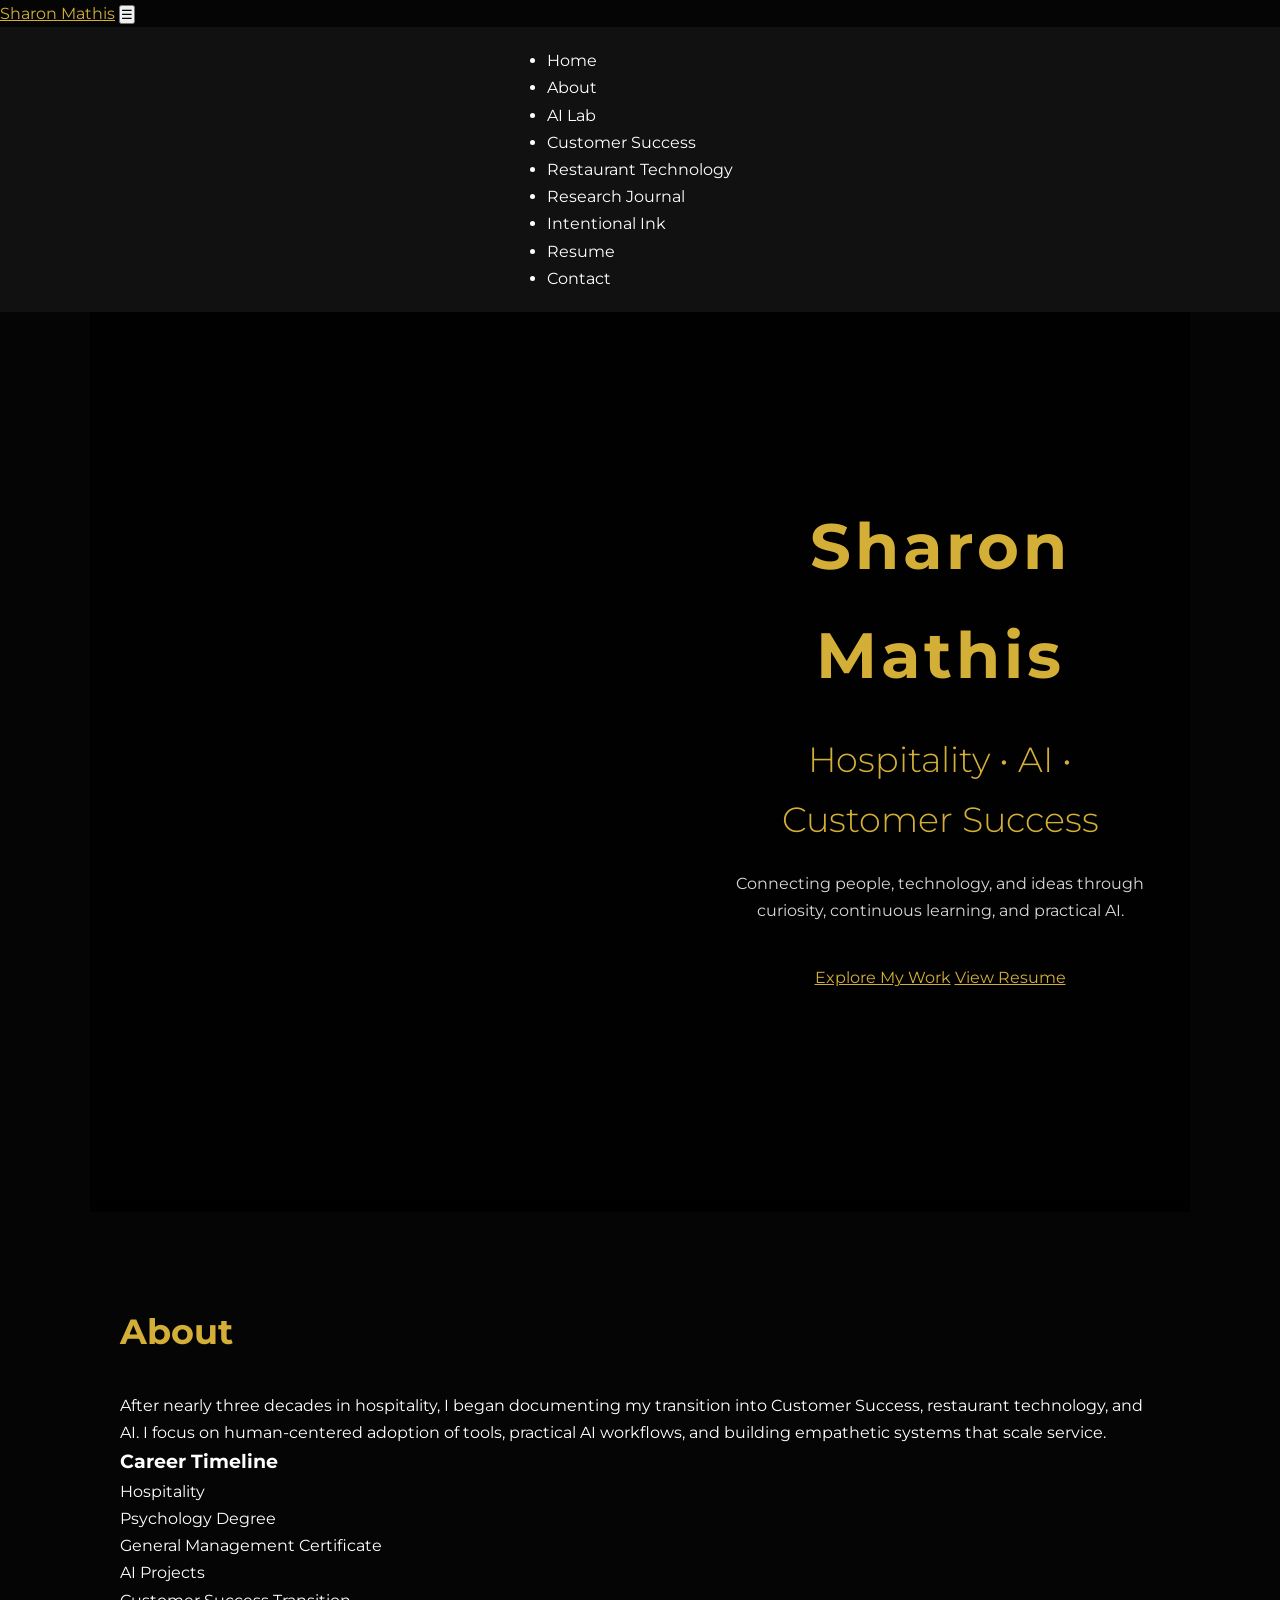
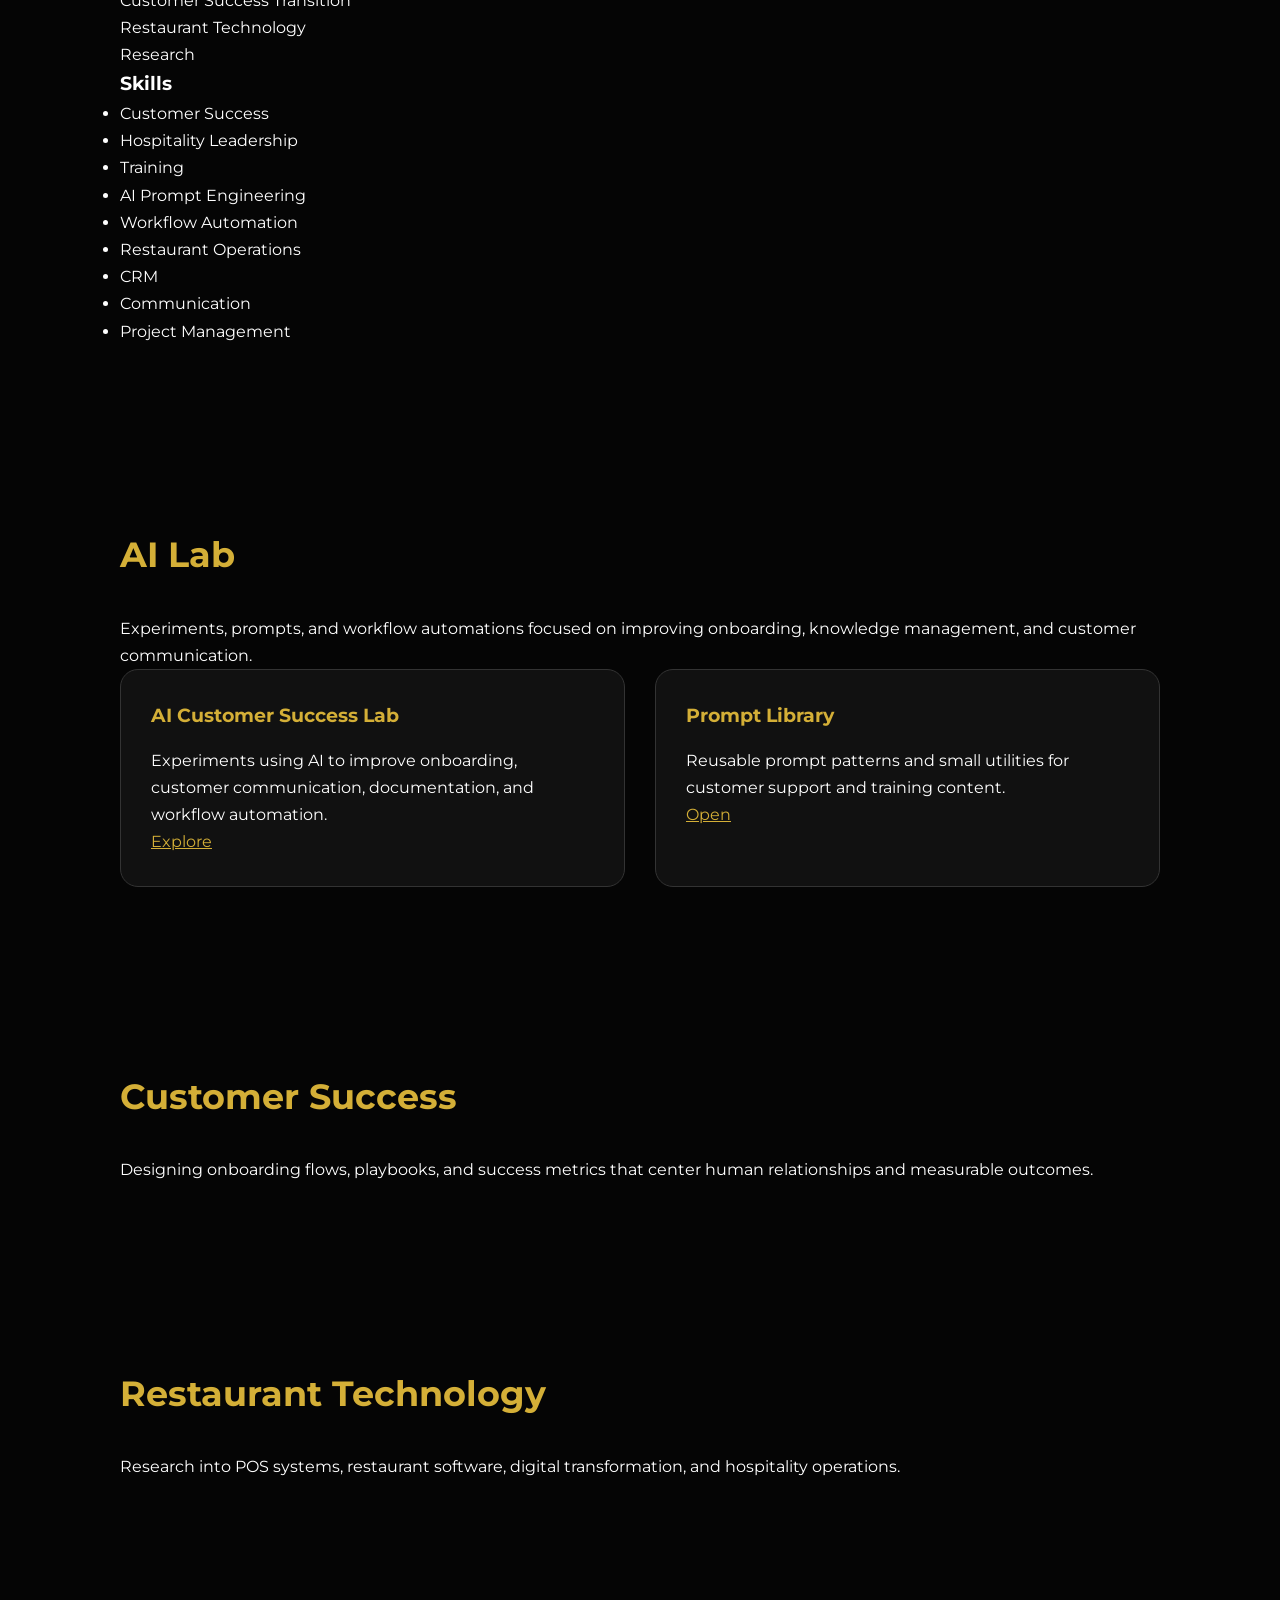
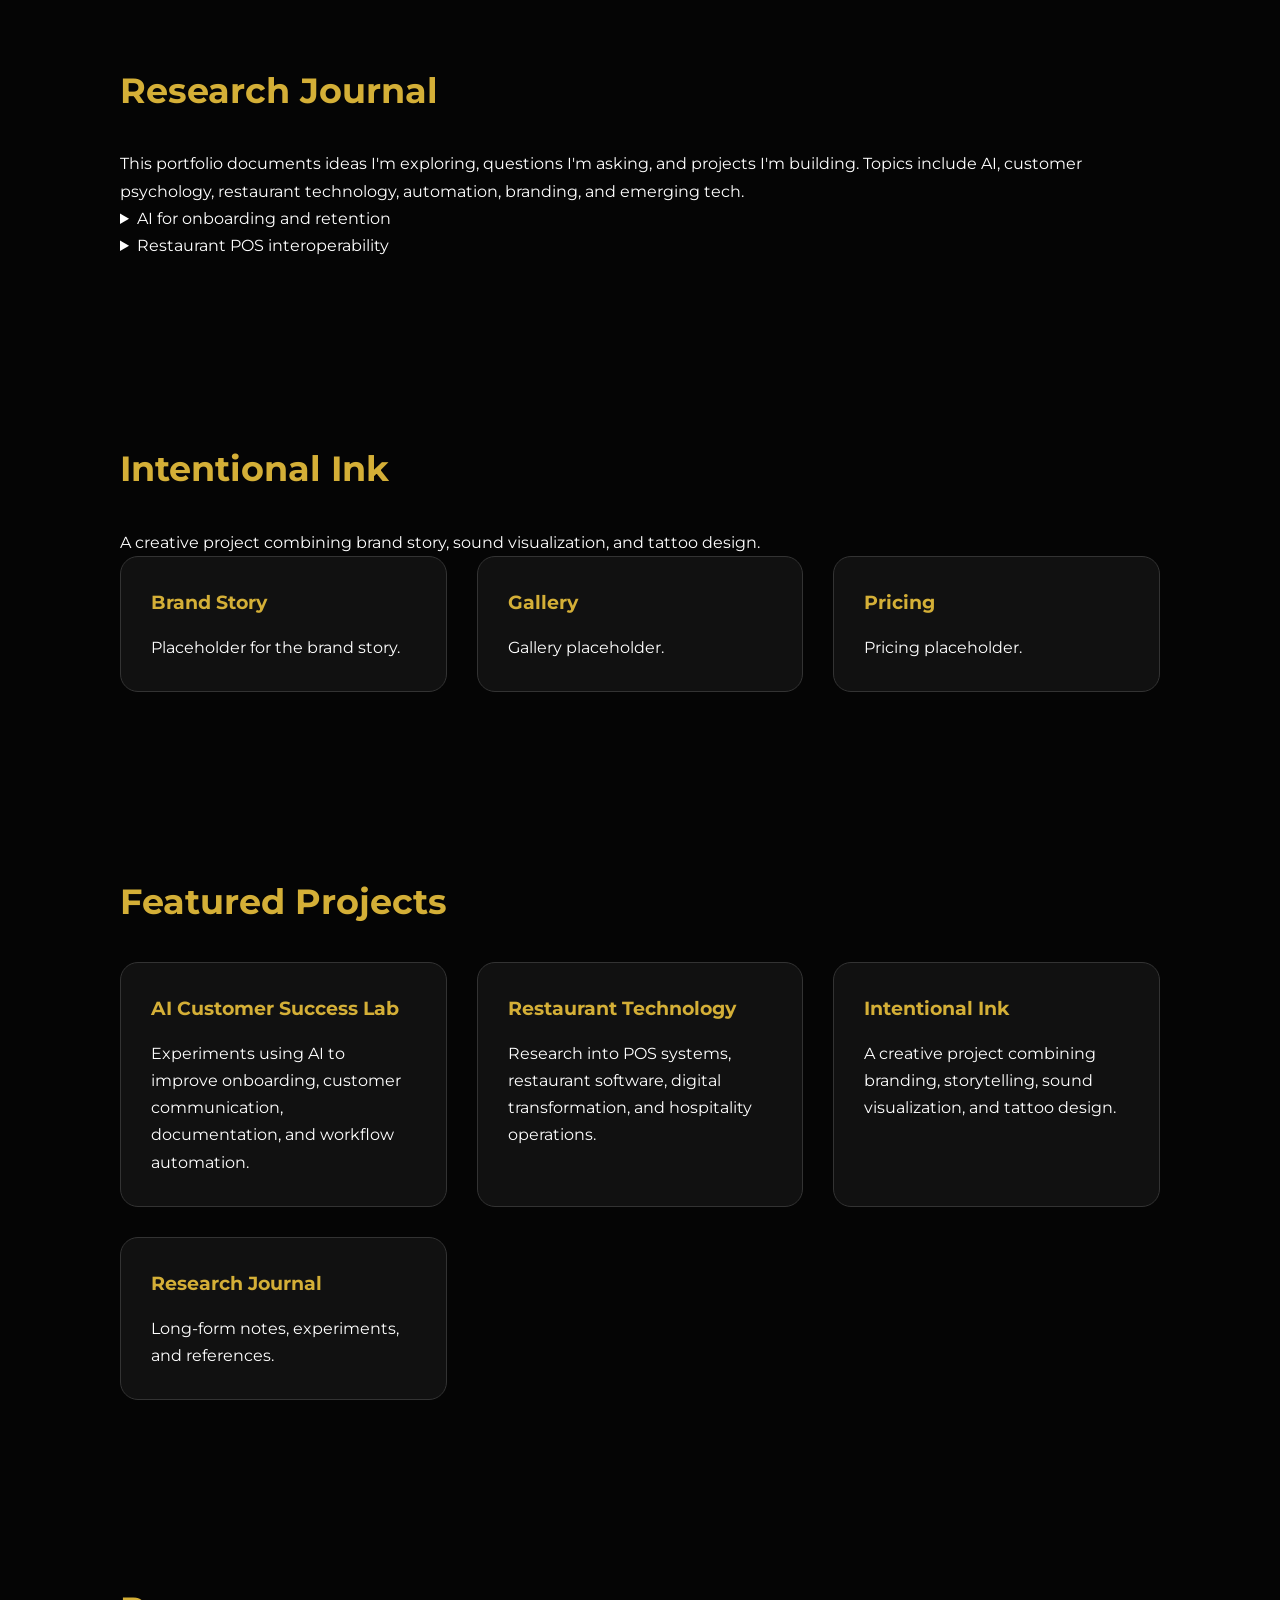
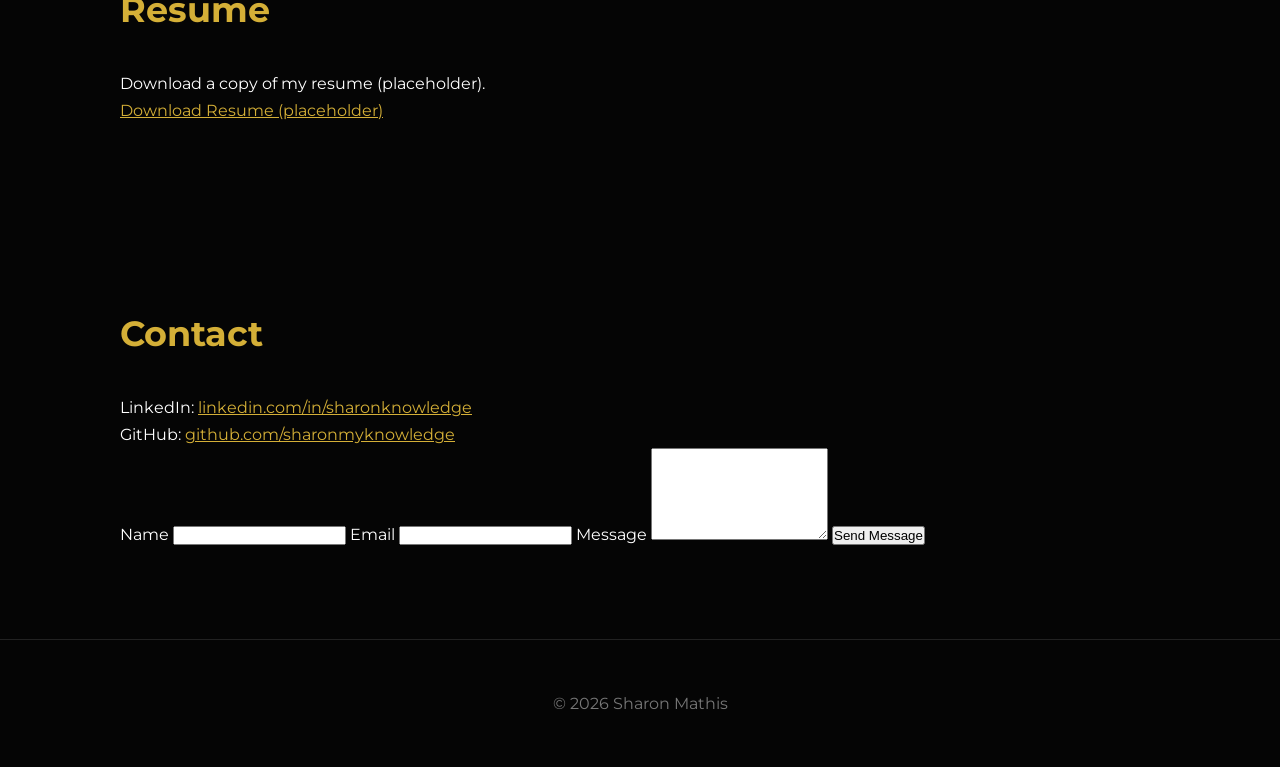
==== commit 399c6d4e: "Refactor index.html: semantic structure, full navigation, hero canvases (particles + waveform), sect" ====
--- a/index.html
+++ b/index.html
@@ -1,161 +1,228 @@
 <!DOCTYPE html>
 <html lang="en">
 <head>
-<meta charset="UTF-8">
-<meta name="viewport" content="width=device-width, initial-scale=1.0">
-
-<title>Sharon Mathis | AI Portfolio</title>
-
-<link rel="stylesheet" href="style.css">
-
-<link rel="preconnect" href="https://fonts.googleapis.com">
-<link rel="preconnect" href="https://fonts.gstatic.com" crossorigin>
-
-<link href="https://fonts.googleapis.com/css2?family=Montserrat:wght@300;500;700&display=swap" rel="stylesheet">
-
+  <meta charset="UTF-8">
+  <meta name="viewport" content="width=device-width, initial-scale=1.0">
+  <title>Sharon Mathis | AI Portfolio</title>
+  <meta name="description" content="Sharon Mathis — hospitality leader transitioning into AI, Customer Success, and Restaurant Technology. Explore projects, research, and contact information.">
+
+  <!-- Favicons / Social preview preserved -->
+  <link rel="icon" href="favicon.svg" type="image/svg+xml">
+  <meta property="og:image" content="social-preview.svg">
+
+  <!-- Fonts -->
+  <link rel="preconnect" href="https://fonts.googleapis.com">
+  <link rel="preconnect" href="https://fonts.gstatic.com" crossorigin>
+  <link href="https://fonts.googleapis.com/css2?family=Montserrat:wght@300;500;700&display=swap" rel="stylesheet">
+
+  <link rel="stylesheet" href="style.css">
 </head>
-
-<body>
-
-<header class="hero">
-
-<div class="overlay"></div>
-
-<div class="hero-content">
-
-<h1>SHARON MATHIS</h1>
-
-<h2>Hospitality • AI • Customer Success</h2>
-
-<p>
-Connecting people, technology, and ideas through curiosity,
-continuous learning, and practical AI.
-</p>
-
-<a href="#about" class="button">Explore My Work</a>
-
-</div>
-
-</header>
-
-<nav>
-
-<a href="#about">About</a>
-
-<a href="#projects">Projects</a>
-
-<a href="#research">Research</a>
-
-<a href="#contact">Contact</a>
-
-</nav>
-
-<section id="about">
-
-<h2>About Me</h2>
-
-<p>
-
-After nearly three decades in hospitality, I began documenting my transition into Customer Success, restaurant technology, and AI. I enjoy figuring out how people adopt technology, how businesses improve customer experiences, and how AI can make work more effective without losing the human side of service.
-
-</p>
-
-</section>
-
-<section id="projects">
-
-<h2>Featured Projects</h2>
-
-<div class="cards">
-
-<div class="card">
-
-<h3>AI Customer Success Lab</h3>
-
-<p>
-
-Experiments using AI to improve onboarding, customer communication, documentation, and workflow automation.
-
-</p>
-
-</div>
-
-<div class="card">
-
-<h3>Restaurant Technology</h3>
-
-<p>
-
-Research into POS systems, restaurant software, digital transformation, and hospitality operations.
-
-</p>
-
-</div>
-
-<div class="card">
-
-<h3>Intentional Ink</h3>
-
-<p>
-
-A creative project combining branding, storytelling, sound visualization, and tattoo design.
-
-</p>
-
-</div>
-
-</div>
-
-</section>
-
-<section id="research">
-
-<h2>Research Journal</h2>
-
-<p>
-
-This portfolio documents ideas I'm exploring, questions I'm asking, and projects I'm building. Topics include AI, customer psychology, restaurant technology, automation, branding, and emerging technology.
-
-</p>
-
-</section>
-
-<section id="contact">
-
-<h2>Connect</h2>
-
-<p>
-
-LinkedIn:
-<a href="https://linkedin.com/in/sharonknowledge" target="_blank">
-linkedin.com/in/sharonknowledge
-</a>
-
-</p>
-
-<p>
-
-GitHub:
-<a href="https://github.com/sharonmyknowledge" target="_blank">
-github.com/sharonmyknowledge
-</a>
-
-</p>
-
-</section>
-
-<footer>
-
-<p>
-
-© 2026 Sharon Mathis
-
-</p>
-
-</footer>
-
-<script src="script.js"></script>
-
+<body class="preload">
+
+  <header class="site-header" role="banner">
+    <div class="nav-wrap">
+      <a class="brand" href="#home">Sharon Mathis</a>
+      <button id="nav-toggle" class="nav-toggle" aria-controls="primary-nav" aria-expanded="false" aria-label="Toggle navigation">☰</button>
+      <nav id="primary-nav" class="primary-nav" aria-label="Primary navigation">
+        <ul class="nav-list">
+          <li><a href="#home">Home</a></li>
+          <li><a href="#about">About</a></li>
+          <li><a href="#ai-lab">AI Lab</a></li>
+          <li><a href="#customer-success">Customer Success</a></li>
+          <li><a href="#restaurant-tech">Restaurant Technology</a></li>
+          <li><a href="#research">Research Journal</a></li>
+          <li><a href="#intentional-ink">Intentional Ink</a></li>
+          <li><a href="#resume">Resume</a></li>
+          <li><a href="#contact">Contact</a></li>
+        </ul>
+      </nav>
+    </div>
+  </header>
+
+  <main id="home">
+
+    <section class="hero" aria-labelledby="hero-heading">
+      <!-- animated backgrounds -->
+      <canvas id="particles-canvas" class="bg-canvas" aria-hidden="true"></canvas>
+      <canvas id="waveform-canvas" class="wave-canvas" aria-hidden="true"></canvas>
+
+      <div class="hero-overlay" aria-hidden="true"></div>
+
+      <div class="hero-content" id="hero-heading">
+        <h1 class="name">Sharon Mathis</h1>
+        <h2 class="tagline">Hospitality • AI • Customer Success</h2>
+        <p class="lede">Connecting people, technology, and ideas through curiosity, continuous learning, and practical AI.</p>
+
+        <p class="hero-actions">
+          <a class="btn primary" href="#projects">Explore My Work</a>
+          <a class="btn outline" href="#resume" id="resume-btn">View Resume</a>
+        </p>
+      </div>
+    </section>
+
+    <section id="about" class="section" aria-labelledby="about-heading">
+      <h2 id="about-heading">About</h2>
+      <p>
+        After nearly three decades in hospitality, I began documenting my transition into Customer Success, restaurant technology, and AI. I focus on human-centered adoption of tools, practical AI workflows, and building empathetic systems that scale service.
+      </p>
+
+      <div class="skills-timeline">
+        <h3>Career Timeline</h3>
+        <div class="timeline" aria-hidden="false">
+          <div class="timeline-line"></div>
+          <div class="timeline-item">Hospitality</div>
+          <div class="timeline-item">Psychology Degree</div>
+          <div class="timeline-item">General Management Certificate</div>
+          <div class="timeline-item">AI Projects</div>
+          <div class="timeline-item">Customer Success Transition</div>
+          <div class="timeline-item">Restaurant Technology</div>
+          <div class="timeline-item">Research</div>
+        </div>
+
+        <h3>Skills</h3>
+        <ul class="skills">
+          <li>Customer Success</li>
+          <li>Hospitality Leadership</li>
+          <li>Training</li>
+          <li>AI Prompt Engineering</li>
+          <li>Workflow Automation</li>
+          <li>Restaurant Operations</li>
+          <li>CRM</li>
+          <li>Communication</li>
+          <li>Project Management</li>
+        </ul>
+      </div>
+    </section>
+
+    <section id="ai-lab" class="section" aria-labelledby="ai-lab-heading">
+      <h2 id="ai-lab-heading">AI Lab</h2>
+      <p>Experiments, prompts, and workflow automations focused on improving onboarding, knowledge management, and customer communication.</p>
+      <div class="cards">
+        <article class="card">
+          <h3>AI Customer Success Lab</h3>
+          <p>Experiments using AI to improve onboarding, customer communication, documentation, and workflow automation.</p>
+          <a class="card-link" href="#">Explore</a>
+        </article>
+
+        <article class="card">
+          <h3>Prompt Library</h3>
+          <p>Reusable prompt patterns and small utilities for customer support and training content.</p>
+          <a class="card-link" href="#">Open</a>
+        </article>
+      </div>
+    </section>
+
+    <section id="customer-success" class="section" aria-labelledby="cs-heading">
+      <h2 id="cs-heading">Customer Success</h2>
+      <p>Designing onboarding flows, playbooks, and success metrics that center human relationships and measurable outcomes.</p>
+    </section>
+
+    <section id="restaurant-tech" class="section" aria-labelledby="rt-heading">
+      <h2 id="rt-heading">Restaurant Technology</h2>
+      <p>Research into POS systems, restaurant software, digital transformation, and hospitality operations.</p>
+    </section>
+
+    <section id="research" class="section" aria-labelledby="research-heading">
+      <h2 id="research-heading">Research Journal</h2>
+      <p>This portfolio documents ideas I'm exploring, questions I'm asking, and projects I'm building. Topics include AI, customer psychology, restaurant technology, automation, branding, and emerging tech.</p>
+
+      <div class="accordion" id="research-list" aria-live="polite">
+        <details class="research-item">
+          <summary>AI for onboarding and retention</summary>
+          <div class="research-body">
+            <p>Notes, experiments, and readings focused on improving first 90-day retention using automation and empathetic AI.</p>
+          </div>
+        </details>
+
+        <details class="research-item">
+          <summary>Restaurant POS interoperability</summary>
+          <div class="research-body">
+            <p>Explorations into integrations, data portability, and operational resilience for restaurants.</p>
+          </div>
+        </details>
+      </div>
+    </section>
+
+    <section id="intentional-ink" class="section" aria-labelledby="ink-heading">
+      <h2 id="ink-heading">Intentional Ink</h2>
+      <p>A creative project combining brand story, sound visualization, and tattoo design.</p>
+
+      <div class="cards">
+        <div class="card">
+          <h3>Brand Story</h3>
+          <p>Placeholder for the brand story.</p>
+        </div>
+        <div class="card">
+          <h3>Gallery</h3>
+          <p>Gallery placeholder.</p>
+        </div>
+        <div class="card">
+          <h3>Pricing</h3>
+          <p>Pricing placeholder.</p>
+        </div>
+      </div>
+    </section>
+
+    <section id="projects" class="section" aria-labelledby="projects-heading">
+      <h2 id="projects-heading">Featured Projects</h2>
+      <div class="cards">
+        <article class="card">
+          <h3>AI Customer Success Lab</h3>
+          <p>Experiments using AI to improve onboarding, customer communication, documentation, and workflow automation.</p>
+        </article>
+
+        <article class="card">
+          <h3>Restaurant Technology</h3>
+          <p>Research into POS systems, restaurant software, digital transformation, and hospitality operations.</p>
+        </article>
+
+        <article class="card">
+          <h3>Intentional Ink</h3>
+          <p>A creative project combining branding, storytelling, sound visualization, and tattoo design.</p>
+        </article>
+
+        <article class="card">
+          <h3>Research Journal</h3>
+          <p>Long-form notes, experiments, and references.</p>
+        </article>
+      </div>
+    </section>
+
+    <section id="resume" class="section" aria-labelledby="resume-heading">
+      <h2 id="resume-heading">Resume</h2>
+      <p>Download a copy of my resume (placeholder).</p>
+      <p><a class="btn primary" href="resume.pdf" download id="download-resume">Download Resume (placeholder)</a></p>
+    </section>
+
+    <section id="contact" class="section" aria-labelledby="contact-heading">
+      <h2 id="contact-heading">Contact</h2>
+
+      <p>LinkedIn: <a href="https://linkedin.com/in/sharonknowledge" target="_blank" rel="noopener">linkedin.com/in/sharonknowledge</a></p>
+      <p>GitHub: <a href="https://github.com/sharonmyknowledge" target="_blank" rel="noopener">github.com/sharonmyknowledge</a></p>
+
+      <form action="https://formspree.io/f/xwvwqypy" method="POST" class="contact-form" aria-label="Contact form">
+        <label for="name">Name</label>
+        <input id="name" name="name" type="text" required>
+
+        <label for="email">Email</label>
+        <input id="email" name="email" type="email" required>
+
+        <label for="message">Message</label>
+        <textarea id="message" name="message" rows="6" required></textarea>
+
+        <input type="hidden" name="_next" value="thank-you.html">
+
+        <button type="submit" class="btn primary">Send Message</button>
+      </form>
+
+    </section>
+
+  </main>
+
+  <footer class="site-footer" role="contentinfo">
+    <p>© 2026 Sharon Mathis</p>
+  </footer>
+
+  <script type="module" src="script.js"></script>
 </body>
-
 </html>
--- a/style.css
+++ b/style.css
@@ -0,0 +1,260 @@
+/* ---------- GLOBAL ---------- */
+
+*{
+    margin:0;
+    padding:0;
+    box-sizing:border-box;
+}
+
+html{
+    scroll-behavior:smooth;
+}
+
+body{
+
+    font-family:'Montserrat',sans-serif;
+
+    background:#050505;
+
+    color:white;
+
+    line-height:1.7;
+
+}
+
+/* ---------- HERO ---------- */
+
+.hero{
+
+    height:100vh;
+
+    background:linear-gradient(
+        rgba(0,0,0,.80),
+        rgba(0,0,0,.90)
+    );
+
+    display:flex;
+
+    justify-content:center;
+
+    align-items:center;
+
+    text-align:center;
+
+    padding:40px;
+
+}
+
+.hero-content{
+
+    max-width:900px;
+
+}
+
+.hero h1{
+
+    font-size:4rem;
+
+    color:#d4af37;
+
+    letter-spacing:4px;
+
+    margin-bottom:20px;
+
+}
+
+.hero h2{
+
+    font-weight:300;
+
+    margin-bottom:20px;
+
+}
+
+.hero p{
+
+    max-width:700px;
+
+    margin:auto;
+
+    color:#d8d8d8;
+
+    margin-bottom:40px;
+
+}
+
+.button{
+
+    background:#d4af37;
+
+    color:black;
+
+    text-decoration:none;
+
+    padding:15px 35px;
+
+    border-radius:40px;
+
+    font-weight:bold;
+
+    transition:.3s;
+
+}
+
+.button:hover{
+
+    background:white;
+
+}
+
+/* ---------- NAV ---------- */
+
+nav{
+
+    position:sticky;
+
+    top:0;
+
+    background:#111;
+
+    display:flex;
+
+    justify-content:center;
+
+    gap:40px;
+
+    padding:20px;
+
+    z-index:1000;
+
+}
+
+nav a{
+
+    color:white;
+
+    text-decoration:none;
+
+    transition:.3s;
+
+}
+
+nav a:hover{
+
+    color:#d4af37;
+
+}
+
+/* ---------- SECTIONS ---------- */
+
+section{
+
+    max-width:1100px;
+
+    margin:auto;
+
+    padding:90px 30px;
+
+}
+
+section h2{
+
+    color:#d4af37;
+
+    margin-bottom:30px;
+
+    font-size:2.2rem;
+
+}
+
+/* ---------- CARDS ---------- */
+
+.cards{
+
+    display:grid;
+
+    grid-template-columns:repeat(auto-fit,minmax(280px,1fr));
+
+    gap:30px;
+
+}
+
+.card{
+
+    background:#111;
+
+    border:1px solid #333;
+
+    border-radius:18px;
+
+    padding:30px;
+
+    transition:.3s;
+
+}
+
+.card:hover{
+
+    transform:translateY(-8px);
+
+    border-color:#d4af37;
+
+    box-shadow:0 0 25px rgba(212,175,55,.25);
+
+}
+
+.card h3{
+
+    color:#d4af37;
+
+    margin-bottom:15px;
+
+}
+
+/* ---------- LINKS ---------- */
+
+a{
+
+    color:#d4af37;
+
+}
+
+/* ---------- FOOTER ---------- */
+
+footer{
+
+    text-align:center;
+
+    padding:50px;
+
+    color:#777;
+
+    border-top:1px solid #222;
+
+}
+
+/* ---------- MOBILE ---------- */
+
+@media(max-width:768px){
+
+.hero h1{
+
+    font-size:2.5rem;
+
+}
+
+.hero h2{
+
+    font-size:1.2rem;
+
+}
+
+nav{
+
+    flex-wrap:wrap;
+
+    gap:15px;
+
+}
+
+}
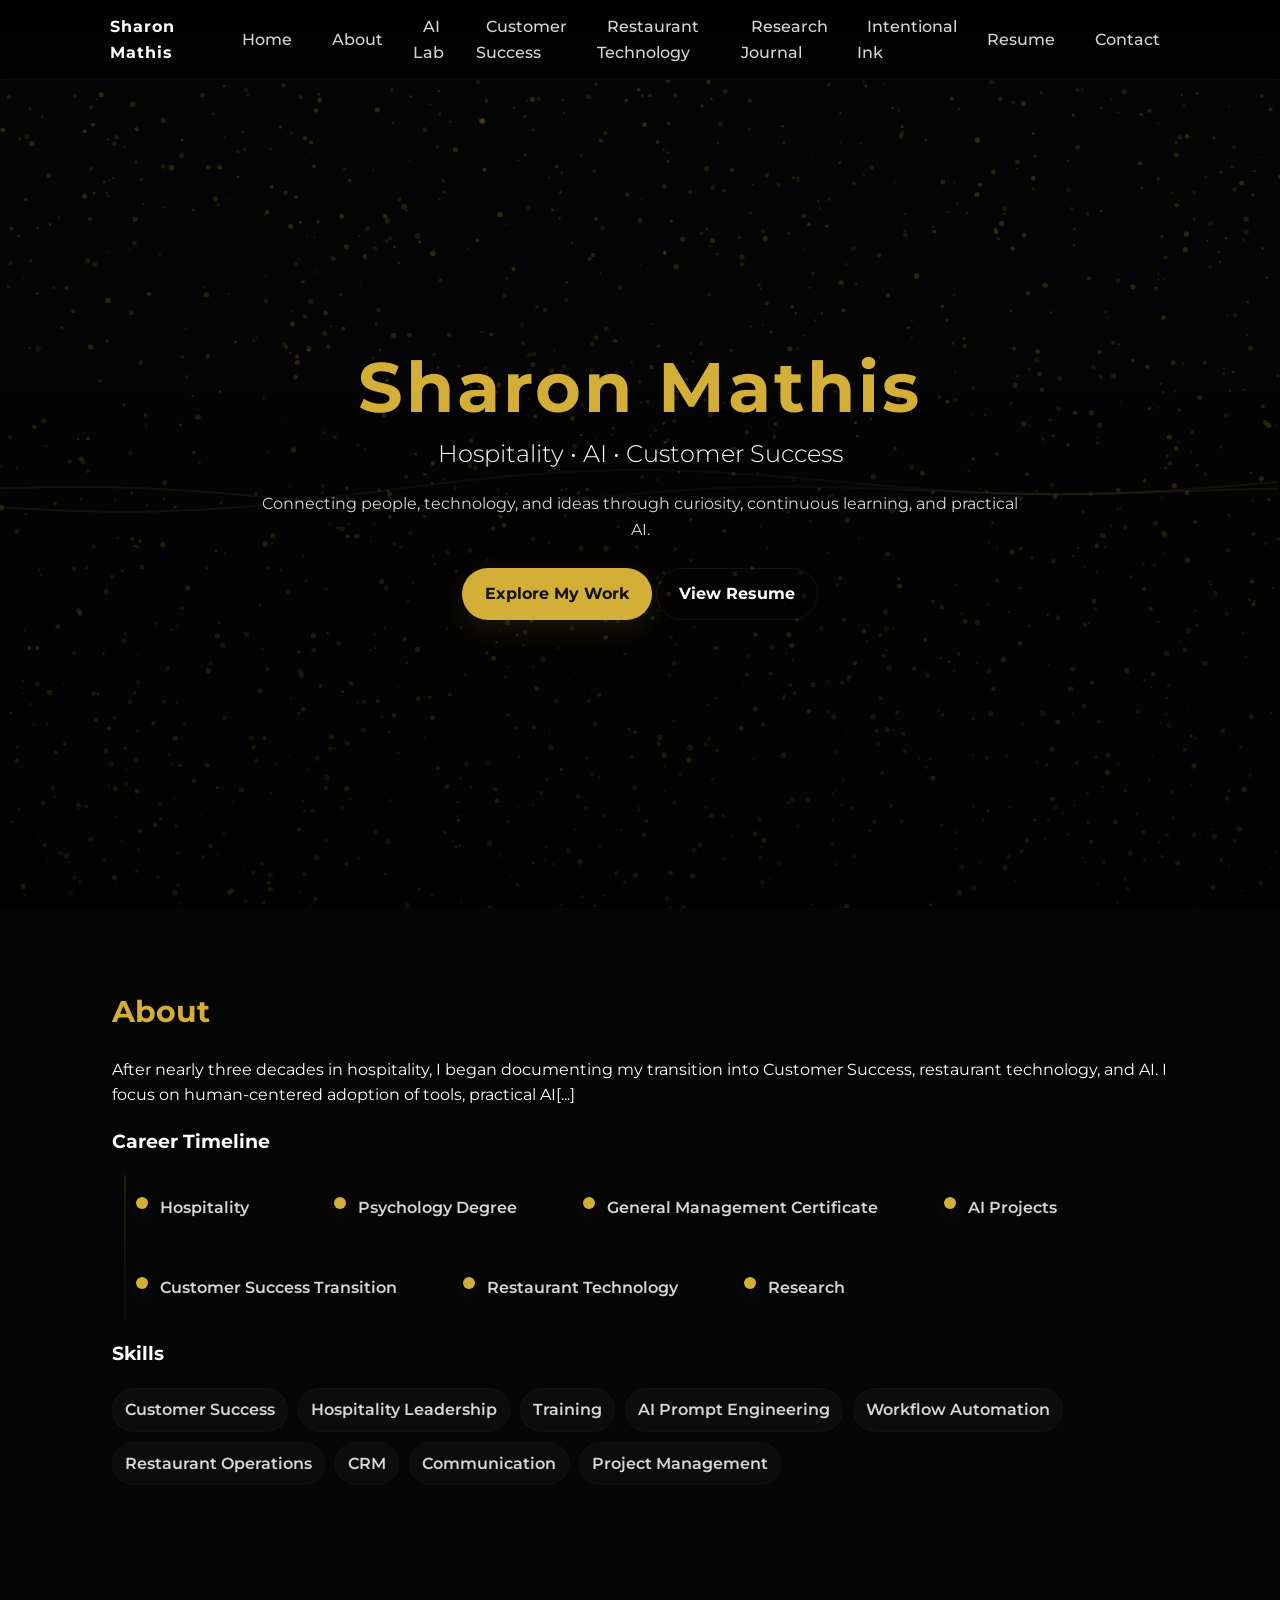
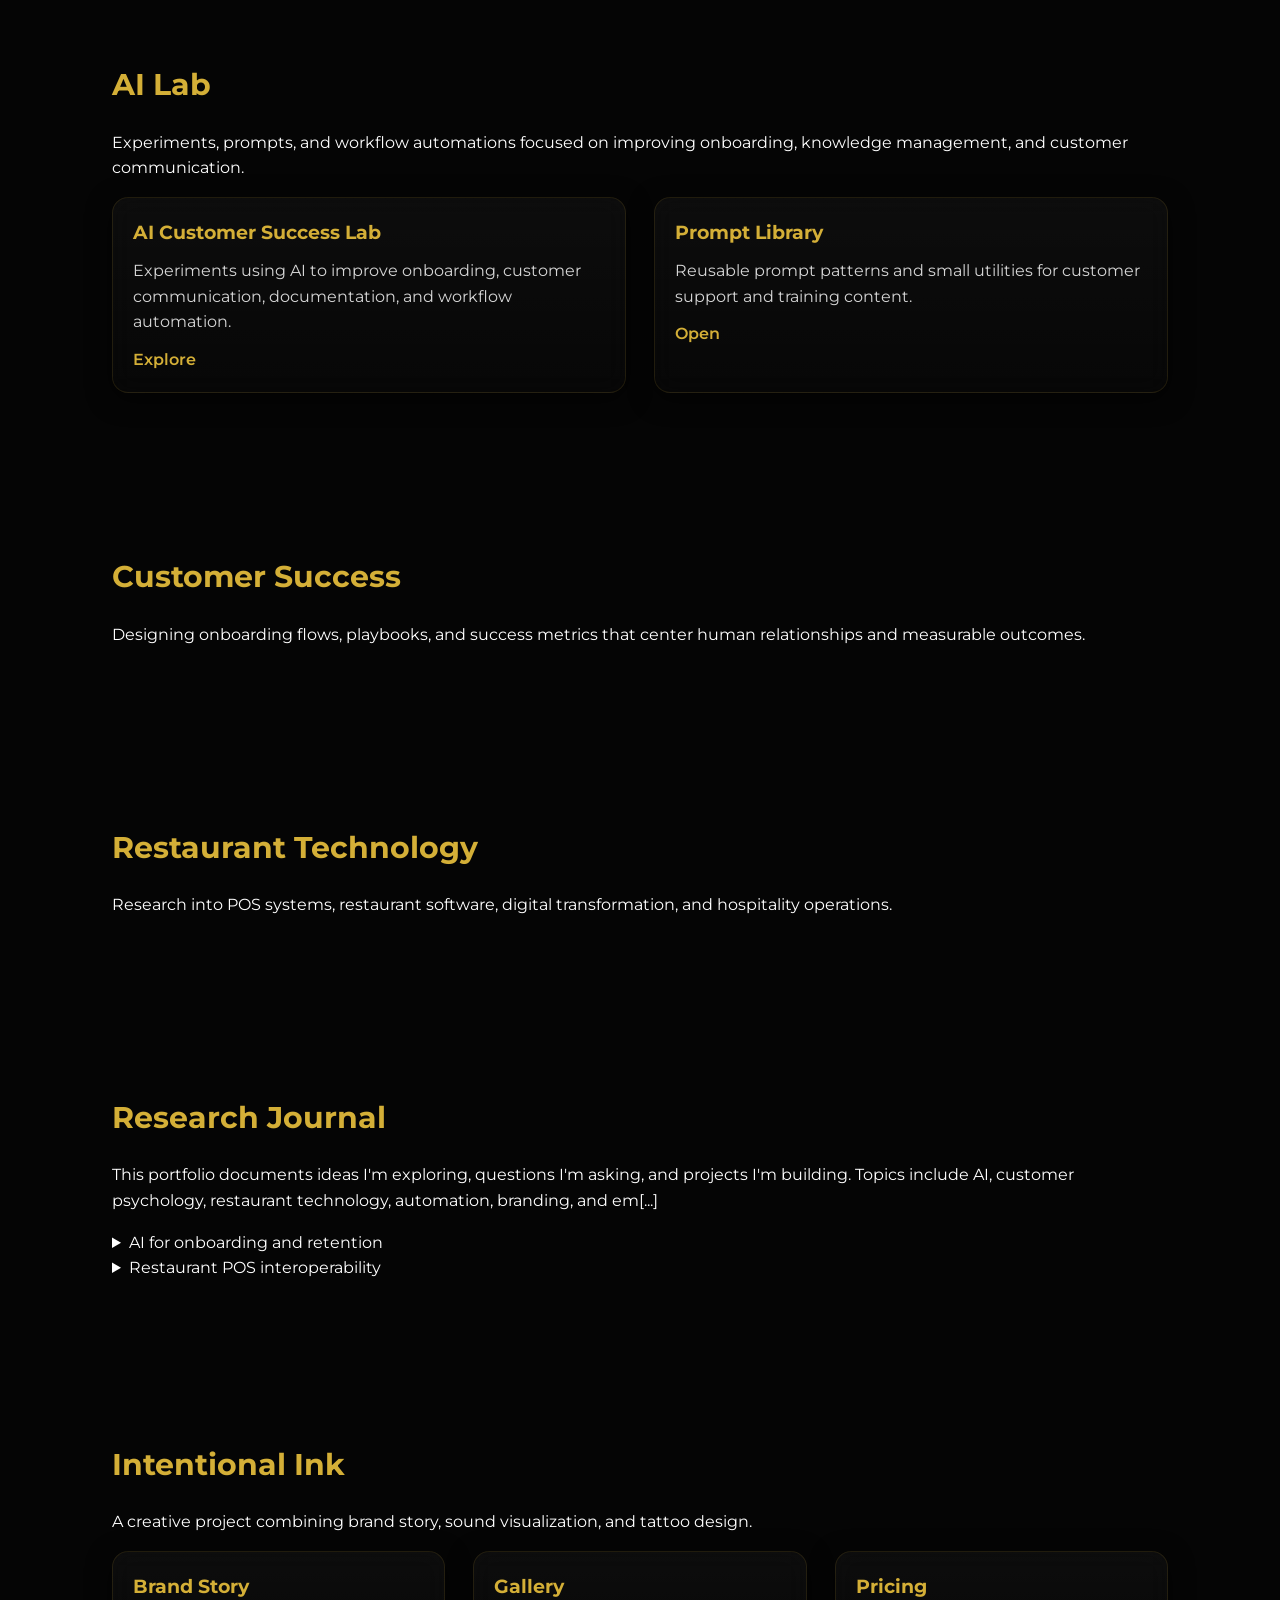
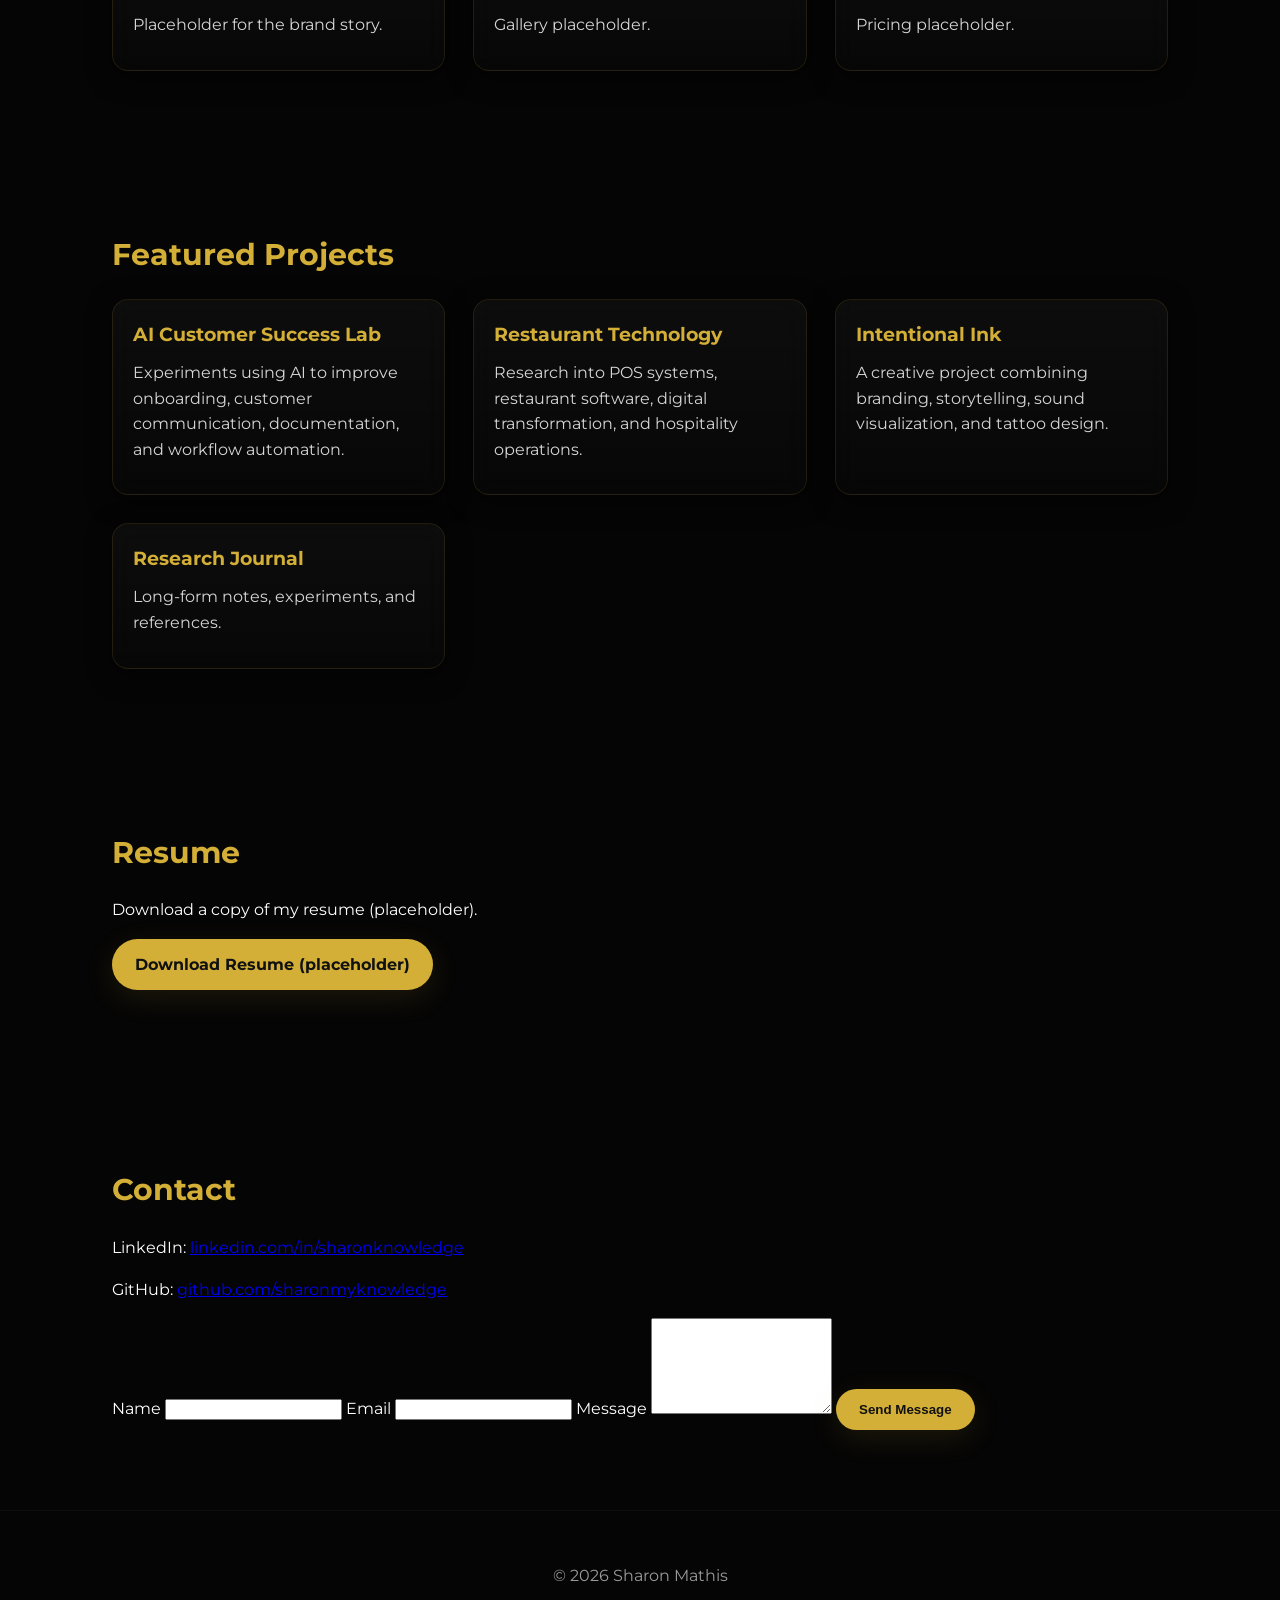
==== commit 1b9f5461: "Fix broken links: set card-link hrefs to #ai-lab, change resume download to resume.html (placeholder" ====
--- a/index.html
+++ b/index.html
@@ -63,7 +63,7 @@
     <section id="about" class="section" aria-labelledby="about-heading">
       <h2 id="about-heading">About</h2>
       <p>
-        After nearly three decades in hospitality, I began documenting my transition into Customer Success, restaurant technology, and AI. I focus on human-centered adoption of tools, practical AI workflows, and building empathetic systems that scale service.
+        After nearly three decades in hospitality, I began documenting my transition into Customer Success, restaurant technology, and AI. I focus on human-centered adoption of tools, practical AI[...]
       </p>
 
       <div class="skills-timeline">
@@ -101,13 +101,13 @@
         <article class="card">
           <h3>AI Customer Success Lab</h3>
           <p>Experiments using AI to improve onboarding, customer communication, documentation, and workflow automation.</p>
-          <a class="card-link" href="#">Explore</a>
+          <a class="card-link" href="#ai-lab">Explore</a>
         </article>
 
         <article class="card">
           <h3>Prompt Library</h3>
           <p>Reusable prompt patterns and small utilities for customer support and training content.</p>
-          <a class="card-link" href="#">Open</a>
+          <a class="card-link" href="#ai-lab">Open</a>
         </article>
       </div>
     </section>
@@ -124,7 +124,8 @@
 
     <section id="research" class="section" aria-labelledby="research-heading">
       <h2 id="research-heading">Research Journal</h2>
-      <p>This portfolio documents ideas I'm exploring, questions I'm asking, and projects I'm building. Topics include AI, customer psychology, restaurant technology, automation, branding, and emerging tech.</p>
+      <p>This portfolio documents ideas I'm exploring, questions I'm asking, and projects I'm building. Topics include AI, customer psychology, restaurant technology, automation, branding, and em[...]
+      </p>
 
       <div class="accordion" id="research-list" aria-live="polite">
         <details class="research-item">
@@ -191,7 +192,7 @@
     <section id="resume" class="section" aria-labelledby="resume-heading">
       <h2 id="resume-heading">Resume</h2>
       <p>Download a copy of my resume (placeholder).</p>
-      <p><a class="btn primary" href="resume.pdf" download id="download-resume">Download Resume (placeholder)</a></p>
+      <p><a class="btn primary" href="resume.html" id="download-resume">Download Resume (placeholder)</a></p>
     </section>
 
     <section id="contact" class="section" aria-labelledby="contact-heading">
--- a/style.css
+++ b/style.css
@@ -1,260 +1,285 @@
-/* ---------- GLOBAL ---------- */
-
-*{
-    margin:0;
-    padding:0;
-    box-sizing:border-box;
-}
-
-html{
-    scroll-behavior:smooth;
-}
-
+:root{
+  --bg:#050505;
+  --panel:#0f0f10;
+  --muted:#d6d6d6; /* increased contrast */
+  --white:#ffffff;
+  --gold:#D4AF37;
+  --glass-alpha: 0.12;
+  --glass-border: rgba(212,175,55,0.12);
+  --max-width:1100px;
+  --radius:16px;
+  --gap:28px;
+  --ff: 'Montserrat', system-ui, -apple-system, 'Segoe UI', Roboto, 'Helvetica Neue', Arial;
+  --ease: cubic-bezier(.16,.84,.3,1);
+}
+
+*{box-sizing:border-box}
+html{scroll-behavior:smooth}
 body{
-
-    font-family:'Montserrat',sans-serif;
-
-    background:#050505;
-
-    color:white;
-
-    line-height:1.7;
-
+  margin:0;
+  font-family:var(--ff);
+  background:var(--bg);
+  color:var(--white);
+  line-height:1.6;
+  -webkit-font-smoothing:antialiased;
+  -moz-osx-font-smoothing:grayscale;
+  min-height:100vh;
+  transition:background .3s linear;
+  overflow-x:hidden;
+}
+
+/* Preload class removed after load to avoid FOUC */
+body.preload{opacity:0}
+
+/* ---------- HEADER / NAV ---------- */
+.site-header{
+  position:sticky;
+  top:0;
+  z-index:1200;
+  backdrop-filter: blur(8px);
+  background:linear-gradient(180deg, rgba(0,0,0,.55), rgba(0,0,0,.25));
+  border-bottom:1px solid rgba(255,255,255,0.03);
+}
+.nav-wrap{
+  max-width:var(--max-width);
+  margin:0 auto;
+  padding:14px 20px;
+  display:flex;
+  align-items:center;
+  gap:20px;
+  justify-content:space-between;
+}
+.brand{
+  color:var(--white);
+  text-decoration:none;
+  font-weight:700;
+  letter-spacing:1px;
+}
+.nav-toggle{
+  display:none;
+  background:transparent;
+  border:0;
+  color:var(--white);
+  font-size:20px;
+}
+.primary-nav{ }
+.nav-list{
+  list-style:none;
+  display:flex;
+  gap:20px;
+  align-items:center;
+  margin:0;
+  padding:0;
+}
+.nav-list a{
+  color:var(--muted);
+  text-decoration:none;
+  padding:8px 10px;
+  border-radius:8px;
+  transition:all .18s var(--ease);
+  font-weight:500;
+}
+.nav-list a:hover,
+.nav-list a.active{
+  color:var(--gold);
+  background:linear-gradient(90deg, rgba(212,175,55,0.04), rgba(255,255,255,0.01));
+  box-shadow:0 6px 18px rgba(212,175,55,0.04);
 }
 
 /* ---------- HERO ---------- */
-
 .hero{
-
-    height:100vh;
-
-    background:linear-gradient(
-        rgba(0,0,0,.80),
-        rgba(0,0,0,.90)
-    );
-
-    display:flex;
-
-    justify-content:center;
-
-    align-items:center;
-
-    text-align:center;
-
-    padding:40px;
-
-}
-
+  position:relative;
+  min-height:92vh;
+  display:flex;
+  align-items:center;
+  justify-content:center;
+  padding:48px 20px;
+  overflow:hidden;
+}
+.bg-canvas, .wave-canvas{
+  position:absolute;
+  inset:0;
+  width:100%;
+  height:100%;
+  display:block;
+  z-index:0;
+  pointer-events:none;
+}
+.hero-overlay{
+  position:absolute;
+  inset:0;
+  background:linear-gradient(180deg, rgba(0,0,0,0.15), rgba(0,0,0,0.55));
+  z-index:1;
+}
 .hero-content{
-
-    max-width:900px;
-
-}
-
-.hero h1{
-
-    font-size:4rem;
-
-    color:#d4af37;
-
-    letter-spacing:4px;
-
-    margin-bottom:20px;
-
-}
-
-.hero h2{
-
-    font-weight:300;
-
-    margin-bottom:20px;
-
-}
-
-.hero p{
-
-    max-width:700px;
-
-    margin:auto;
-
-    color:#d8d8d8;
-
-    margin-bottom:40px;
-
-}
-
-.button{
-
-    background:#d4af37;
-
-    color:black;
-
-    text-decoration:none;
-
-    padding:15px 35px;
-
-    border-radius:40px;
-
-    font-weight:bold;
-
-    transition:.3s;
-
-}
-
-.button:hover{
-
-    background:white;
-
-}
-
-/* ---------- NAV ---------- */
-
-nav{
-
-    position:sticky;
-
-    top:0;
-
-    background:#111;
-
-    display:flex;
-
-    justify-content:center;
-
-    gap:40px;
-
-    padding:20px;
-
-    z-index:1000;
-
-}
-
-nav a{
-
-    color:white;
-
-    text-decoration:none;
-
-    transition:.3s;
-
-}
-
-nav a:hover{
-
-    color:#d4af37;
-
-}
+  position:relative;
+  z-index:2;
+  max-width:900px;
+  text-align:center;
+  padding:20px;
+  animation:fadeUp .8s var(--ease) both;
+}
+.name{
+  font-size:4.4rem; /* increased for premium presence */
+  margin:0 0 12px;
+  color:var(--gold);
+  letter-spacing:3px;
+  line-height:1;
+}
+.tagline{
+  font-weight:300;
+  color:var(--white);
+  margin:0 0 18px;
+}
+.lede{
+  color:var(--muted);
+  max-width:760px;
+  margin:0 auto 26px;
+}
+
+/* Buttons */
+.btn{
+  display:inline-block;
+  text-decoration:none;
+  padding:12px 22px;
+  border-radius:999px;
+  font-weight:700;
+  transition:all .18s var(--ease);
+  border:1px solid transparent;
+}
+.btn.primary{
+  background:var(--gold);
+  color:#111;
+  box-shadow:0 8px 30px rgba(212,175,55,0.12);
+}
+.btn.outline{
+  background:transparent;
+  color:var(--white);
+  border:1px solid rgba(255,255,255,0.06);
+}
+.btn:hover{ transform:translateY(-4px) }
 
 /* ---------- SECTIONS ---------- */
-
-section{
-
-    max-width:1100px;
-
-    margin:auto;
-
-    padding:90px 30px;
-
-}
-
-section h2{
-
-    color:#d4af37;
-
-    margin-bottom:30px;
-
-    font-size:2.2rem;
-
-}
-
-/* ---------- CARDS ---------- */
-
+.section{
+  max-width:var(--max-width);
+  margin:0 auto;
+  padding:80px 22px;
+}
+.section h2{
+  color:var(--gold);
+  margin:0 0 20px;
+  font-size:1.9rem;
+}
+
+/* ---------- CARDS (glass) ---------- */
 .cards{
-
-    display:grid;
-
-    grid-template-columns:repeat(auto-fit,minmax(280px,1fr));
-
-    gap:30px;
-
-}
-
+  display:grid;
+  gap:var(--gap);
+  grid-template-columns:repeat(auto-fit,minmax(260px,1fr));
+}
 .card{
-
-    background:#111;
-
-    border:1px solid #333;
-
-    border-radius:18px;
-
-    padding:30px;
-
-    transition:.3s;
-
-}
-
+  background:linear-gradient(180deg, rgba(255,255,255,0.035), rgba(255,255,255,0.01)); /* slightly stronger glass */
+  border:1px solid var(--glass-border);
+  border-radius:var(--radius);
+  padding:20px;
+  color:var(--muted);
+  backdrop-filter: blur(12px) saturate(1.05); /* increased blur */
+  transition:transform .32s var(--ease), box-shadow .28s var(--ease), border-color .28s var(--ease);
+  box-shadow: 0 6px 24px rgba(0,0,0,0.6);
+}
 .card:hover{
-
-    transform:translateY(-8px);
-
-    border-color:#d4af37;
-
-    box-shadow:0 0 25px rgba(212,175,55,.25);
-
-}
-
-.card h3{
-
-    color:#d4af37;
-
-    margin-bottom:15px;
-
-}
-
-/* ---------- LINKS ---------- */
-
-a{
-
-    color:#d4af37;
-
+  transform:translateY(-10px) scale(1.01);
+  border-color:rgba(212,175,55,0.25);
+  box-shadow:0 20px 60px rgba(212,175,55,0.06);
+}
+.card h3{ color:var(--gold); margin:0 0 10px }
+.card p{ margin:0 0 12px }
+
+/* small link inside cards */
+.card-link{
+  color:var(--gold);
+  text-decoration:none;
+  font-weight:600;
+}
+
+/* Timeline + Skills */
+.skills-timeline .timeline{
+  position:relative;
+  display:flex;
+  gap:14px;
+  align-items:flex-start;
+  margin-top:18px;
+  flex-wrap:wrap;
+}
+.timeline-line{
+  position:absolute;
+  left:12px;
+  top:0;
+  bottom:0;
+  width:2px;
+  background:linear-gradient(180deg, rgba(212,175,55,0.14), rgba(255,255,255,0.02));
+  border-radius:2px;
+}
+.timeline-item{
+  position:relative;
+  padding:12px 16px 12px 36px;
+  margin:8px 12px;
+  background:transparent;
+  border-radius:12px;
+  color:var(--muted);
+  font-weight:600;
+  min-width:160px;
+  transform:translateY(0);
+  transition:transform .3s var(--ease);
+}
+.timeline-item::before{
+  content:'';
+  position:absolute;
+  left:12px;
+  top:14px;
+  width:12px;
+  height:12px;
+  border-radius:50%;
+  background:var(--gold);
+  box-shadow:0 6px 18px rgba(212,175,55,0.12);
+}
+
+/* Skills list */
+.skills{ list-style:none; padding:0; display:flex; gap:10px; flex-wrap:wrap; margin-top:18px }
+.skills li{
+  background:rgba(255,255,255,0.03);
+  padding:8px 12px;
+  border-radius:999px;
+  color:var(--muted);
+  font-weight:600;
+  border:1px solid rgba(255,255,255,0.02);
 }
 
 /* ---------- FOOTER ---------- */
-
-footer{
-
-    text-align:center;
-
-    padding:50px;
-
-    color:#777;
-
-    border-top:1px solid #222;
-
-}
-
-/* ---------- MOBILE ---------- */
-
-@media(max-width:768px){
-
-.hero h1{
-
-    font-size:2.5rem;
-
-}
-
-.hero h2{
-
-    font-size:1.2rem;
-
-}
-
-nav{
-
-    flex-wrap:wrap;
-
-    gap:15px;
-
-}
-
-}
+.site-footer{
+  padding:36px 20px;
+  text-align:center;
+  color:#9a9a9a;
+  border-top:1px solid rgba(255,255,255,0.03);
+}
+
+/* ---------- ANIMATIONS ---------- */
+@keyframes fadeUp{
+  from{ opacity:0; transform:translateY(8px) }
+  to{ opacity:1; transform:none }
+}
+
+/* ---------- RESPONSIVE ---------- */
+@media (max-width:900px){
+  .name{ font-size:2.6rem }
+  .nav-list{ gap:12px }
+  .nav-toggle{ display:block }
+  .primary-nav{ position:absolute; top:64px; right:16px; background:rgba(15,15,15,0.95); border-radius:12px; padding:12px; display:none; box-shadow:0 14px 40px rgba(0,0,0,0.6) }
+  .primary-nav.open{ display:block }
+  .nav-list{ flex-direction:column; align-items:flex-end }
+  .timeline-item{ min-width:120px }
+}
+@media (prefers-reduced-motion:reduce){
+  .bg-canvas, .wave-canvas{ display:none }
+  .card, .hero-content{ transition:none; animation:none }
+}
